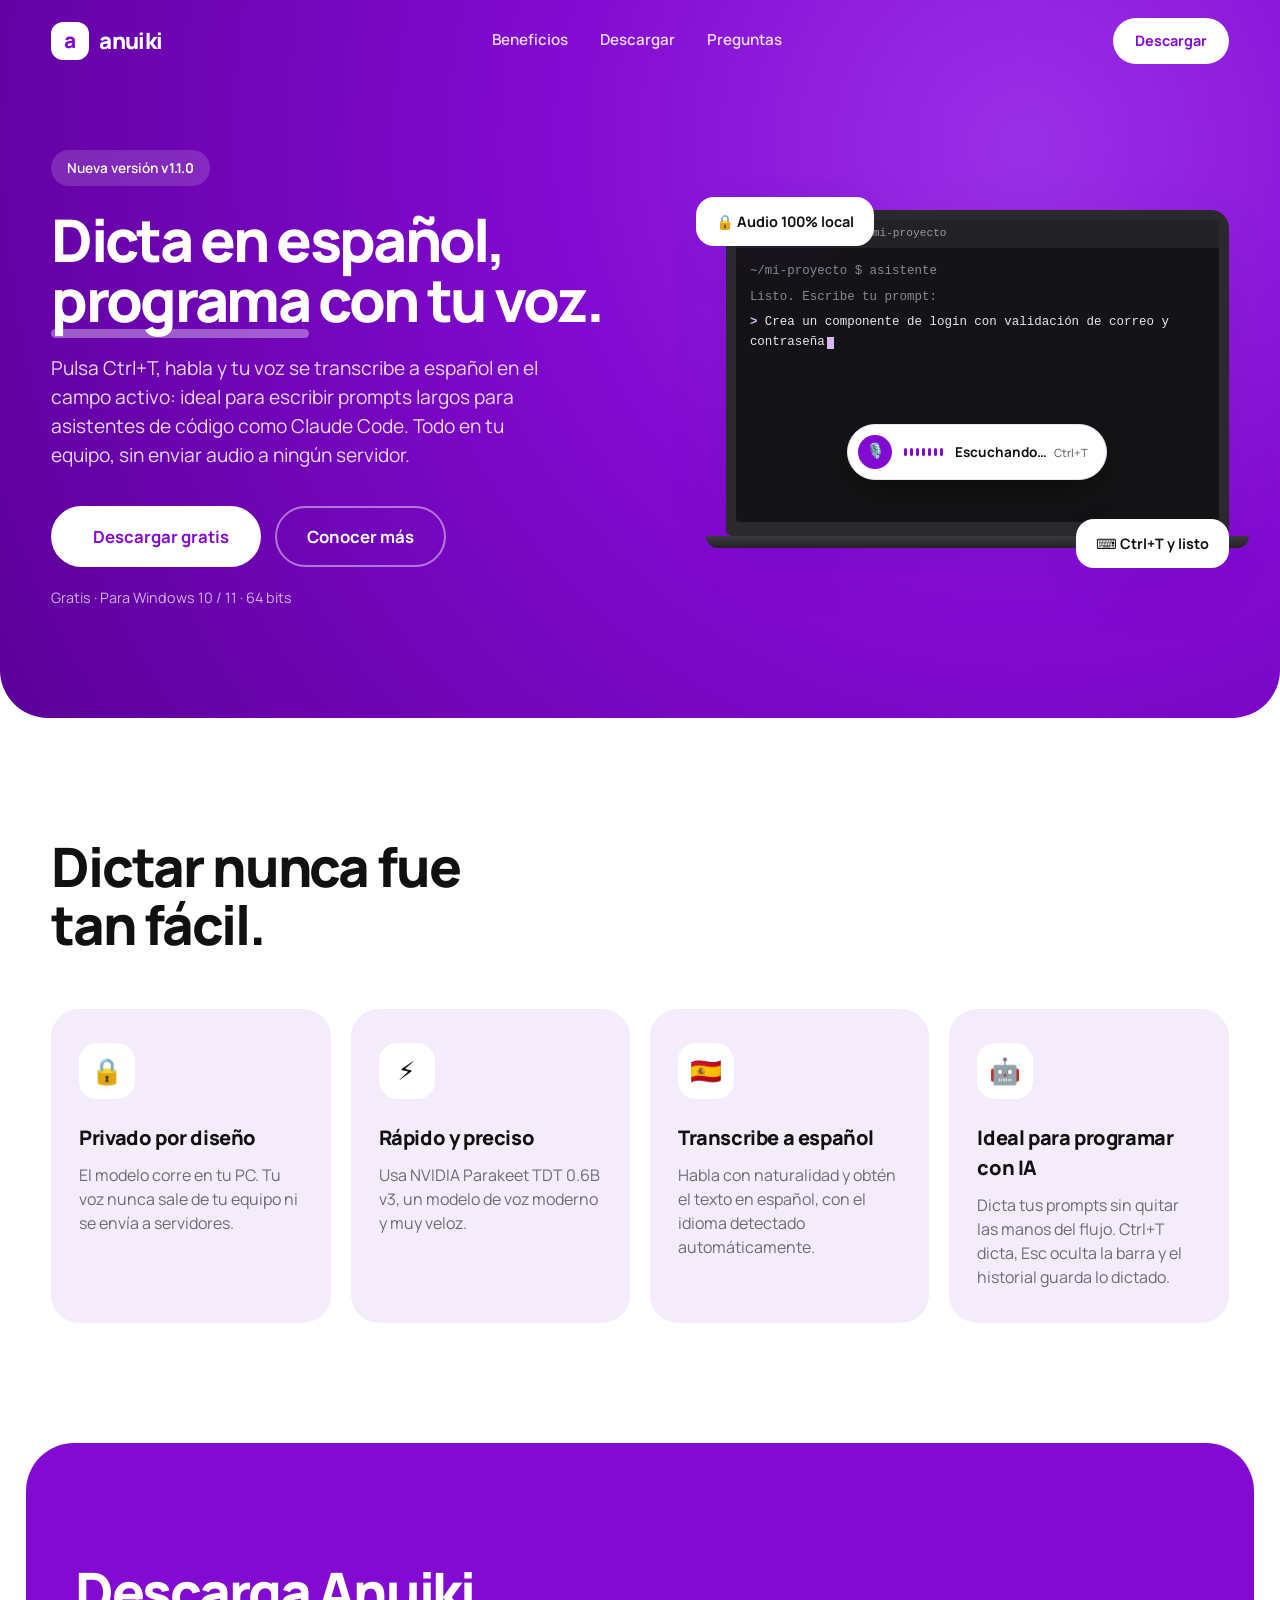
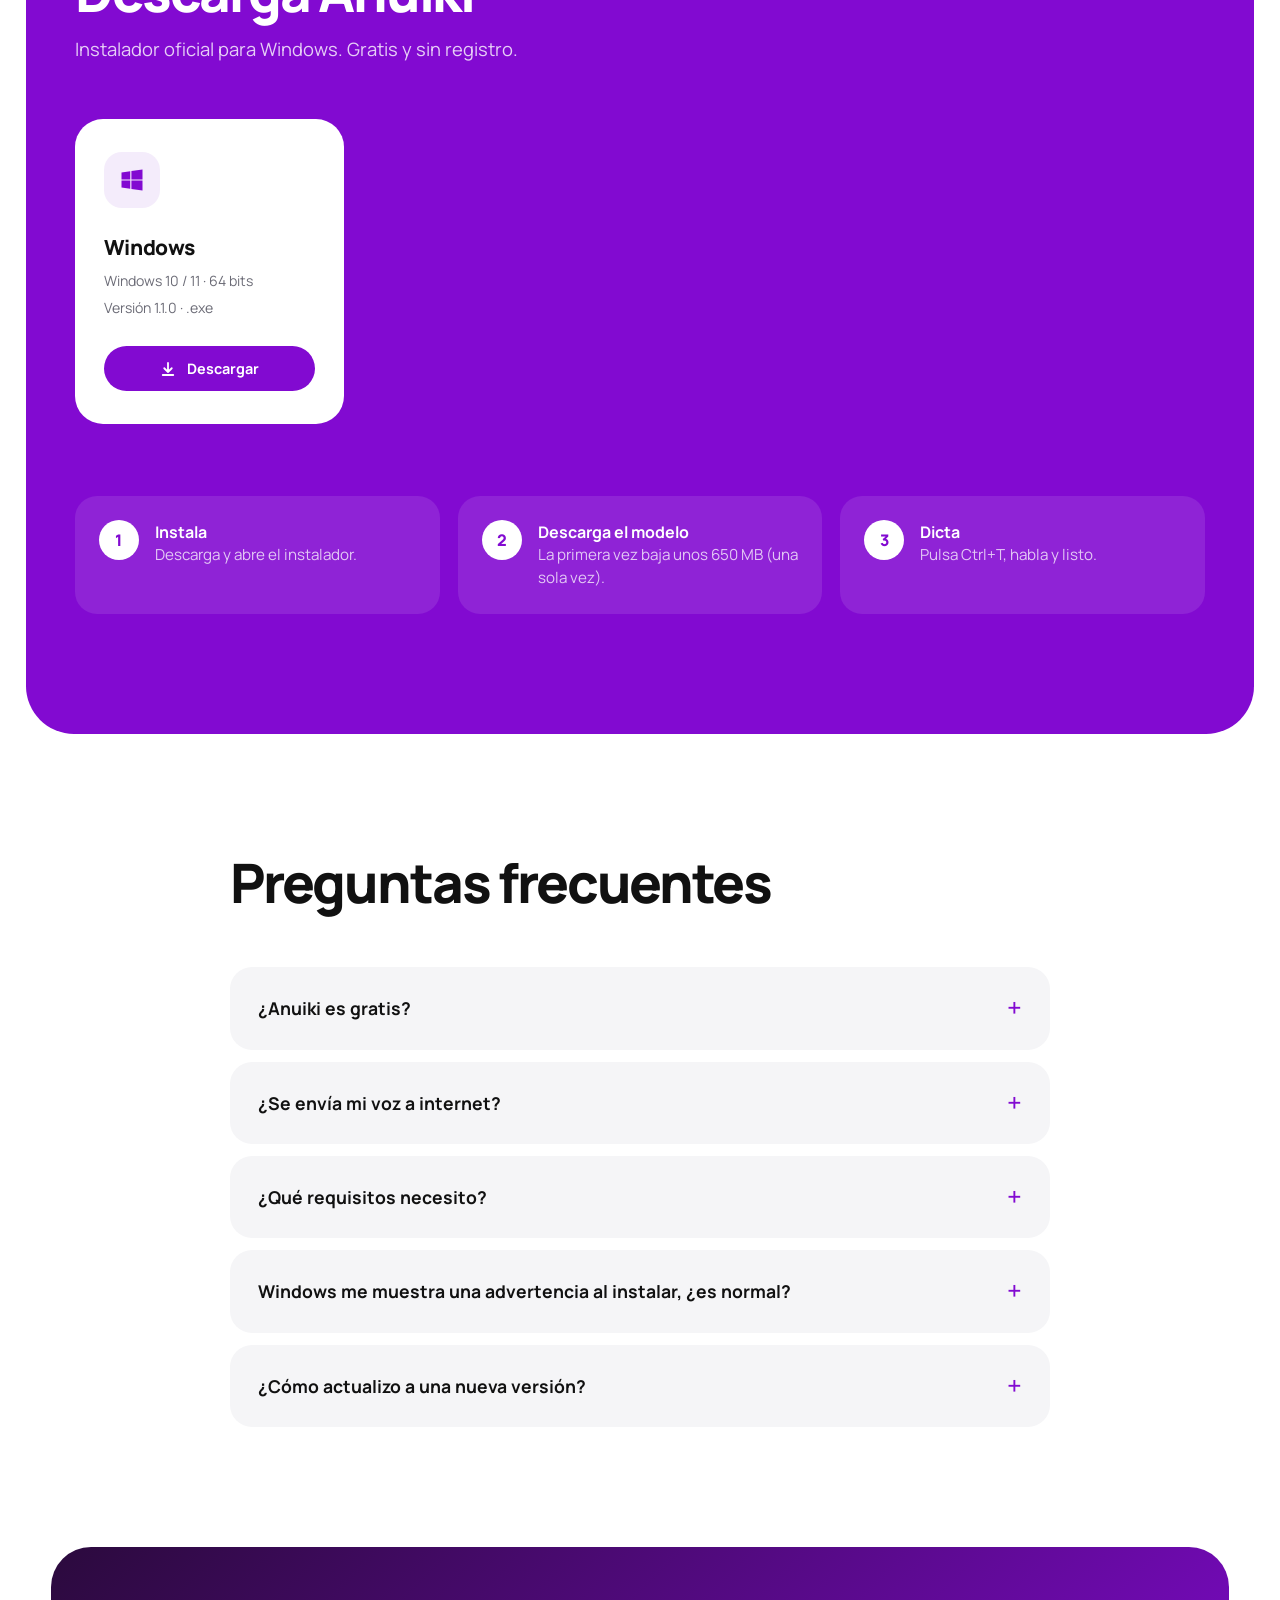
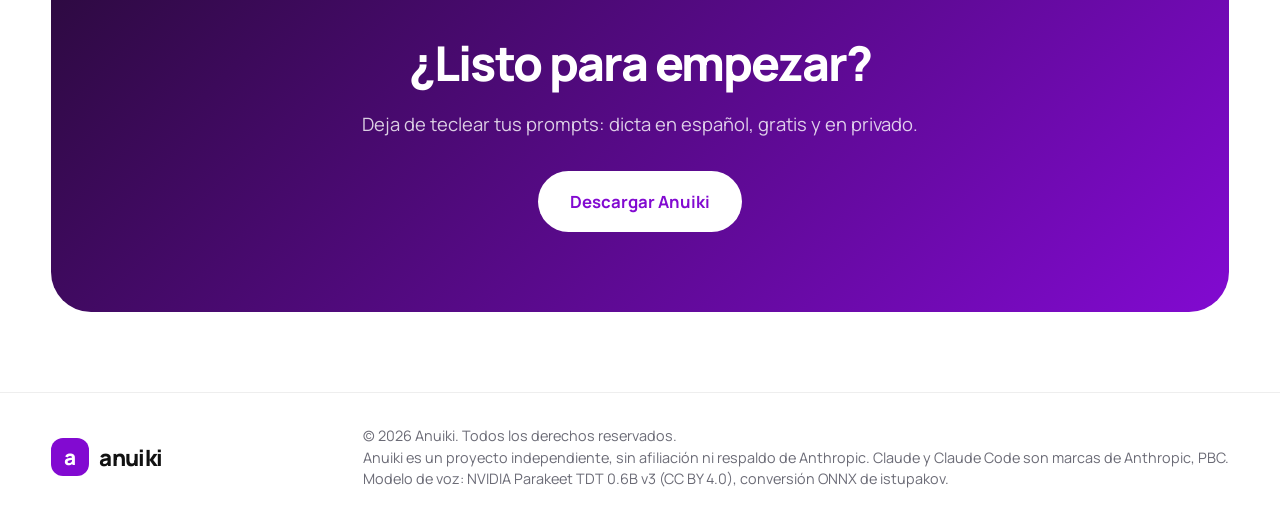
==== web/index.html @ d79b0d29 "Primer commit: app de dictado Anuiki y página web Co-Authored-By: Claude Sonnet 5.5 <noreply@anthrop" ====
<!DOCTYPE html>
<html lang="es">
<head>
  <meta charset="UTF-8" />
  <meta name="viewport" content="width=device-width, initial-scale=1.0" />
  <title>Anuiki — Dictado por voz local para Windows</title>
  <meta name="description" content="Dicta en español y escribe tus prompts para asistentes de código con la voz. Pulsa Ctrl+T y habla. Gratis para Windows, 100% local y privado." />
  <link rel="preconnect" href="https://fonts.googleapis.com" />
  <link rel="preconnect" href="https://fonts.gstatic.com" crossorigin />
  <link href="https://fonts.googleapis.com/css2?family=Manrope:wght@400;500;600;700;800&display=swap" rel="stylesheet" />
  <link rel="stylesheet" href="styles.css" />
</head>
<body>

  <!-- Navegación -->
  <header class="nav">
    <div class="container nav__inner">
      <a href="#" class="logo">
        <span class="logo__mark">a</span>
        <span class="logo__text">anuiki</span>
      </a>
      <nav class="nav__links">
        <a href="#features">Beneficios</a>
        <a href="#download">Descargar</a>
        <a href="#faq">Preguntas</a>
      </nav>
      <a href="#download" class="btn btn--light btn--sm">Descargar</a>
    </div>
  </header>

  <!-- Hero -->
  <section class="hero">
    <div class="container hero__inner">
      <div class="hero__copy reveal">
        <span class="pill">Nueva versión <strong id="version-pill">v1.1.0</strong></span>
        <h1>Dicta en español, <span class="underline">programa</span> con tu voz.</h1>
        <p class="lead">Pulsa Ctrl+T, habla y tu voz se transcribe a español en el campo activo: ideal para escribir prompts largos para asistentes de código como Claude Code. Todo en tu equipo, sin enviar audio a ningún servidor.</p>
        <div class="hero__cta">
          <a id="primary-download" href="#download" class="btn btn--light btn--lg">
            <span id="primary-icon" class="btn__icon"></span>
            <span id="primary-label">Descargar gratis</span>
          </a>
          <a href="#features" class="btn btn--ghost btn--lg">Conocer más</a>
        </div>
        <p class="hero__meta" id="detected-os">Gratis · Para Windows 10 / 11 · 64 bits</p>
      </div>

      <div class="hero__visual reveal">
        <div class="laptop" aria-hidden="true">
          <div class="laptop__screen">
            <div class="term">
              <div class="term__bar"><i></i><i></i><i></i><span>Terminal — mi-proyecto</span></div>
              <div class="term__body">
                <p class="dim">~/mi-proyecto $ asistente</p>
                <p class="dim">Listo. Escribe tu prompt:</p>
                <p><b>&gt;</b> Crea un componente de login con validación de correo y contraseña<span class="caret"></span></p>
              </div>
              <div class="pillbar">
                <span class="pillbar__mic">🎙️</span>
                <span class="pillbar__wave"><i></i><i></i><i></i><i></i><i></i><i></i><i></i></span>
                <span class="pillbar__txt">Escuchando… <small>Ctrl+T</small></span>
              </div>
            </div>
          </div>
          <div class="laptop__base"></div>
        </div>
        <div class="float-card float-card--1">🔒 Audio 100% local</div>
        <div class="float-card float-card--2">⌨️ Ctrl+T y listo</div>
      </div>
    </div>
  </section>

  <!-- Features -->
  <section id="features" class="section">
    <div class="container">
      <h2 class="section__title reveal">Dictar nunca fue<br />tan fácil.</h2>
      <div class="features">
        <article class="feature reveal">
          <div class="feature__icon">🔒</div>
          <h3>Privado por diseño</h3>
          <p>El modelo corre en tu PC. Tu voz nunca sale de tu equipo ni se envía a servidores.</p>
        </article>
        <article class="feature reveal">
          <div class="feature__icon">⚡</div>
          <h3>Rápido y preciso</h3>
          <p>Usa NVIDIA Parakeet TDT 0.6B v3, un modelo de voz moderno y muy veloz.</p>
        </article>
        <article class="feature reveal">
          <div class="feature__icon">🇪🇸</div>
          <h3>Transcribe a español</h3>
          <p>Habla con naturalidad y obtén el texto en español, con el idioma detectado automáticamente.</p>
        </article>
        <article class="feature reveal">
          <div class="feature__icon">🤖</div>
          <h3>Ideal para programar con IA</h3>
          <p>Dicta tus prompts sin quitar las manos del flujo. Ctrl+T dicta, Esc oculta la barra y el historial guarda lo dictado.</p>
        </article>
      </div>
    </div>
  </section>

  <!-- Download -->
  <section id="download" class="section section--purple">
    <div class="container">
      <h2 class="section__title section__title--light reveal">Descarga Anuiki</h2>
      <p class="section__sub reveal">Instalador oficial para Windows. Gratis y sin registro.</p>

      <div class="downloads" id="downloads"><!-- generado por JS --></div>

      <ol class="steps reveal">
        <li><span>1</span><div><strong>Instala</strong><p>Descarga y abre el instalador.</p></div></li>
        <li><span>2</span><div><strong>Descarga el modelo</strong><p>La primera vez baja unos 650 MB (una sola vez).</p></div></li>
        <li><span>3</span><div><strong>Dicta</strong><p>Pulsa Ctrl+T, habla y listo.</p></div></li>
      </ol>
    </div>
  </section>

  <!-- FAQ -->
  <section id="faq" class="section">
    <div class="container container--narrow">
      <h2 class="section__title reveal">Preguntas frecuentes</h2>
      <div class="faq">
        <details class="reveal">
          <summary>¿Anuiki es gratis?</summary>
          <p>Sí. Puedes descargar e instalar Anuiki sin ningún costo.</p>
        </details>
        <details class="reveal">
          <summary>¿Se envía mi voz a internet?</summary>
          <p>No. El reconocimiento se hace en tu equipo. Solo se usa internet la primera vez para descargar el modelo de voz (unos 650 MB).</p>
        </details>
        <details class="reveal">
          <summary>¿Qué requisitos necesito?</summary>
          <p>Windows 10 u 11 de 64 bits, un micrófono y unos 700 MB libres para el modelo. Por ahora no hay versión para macOS, Linux ni Android.</p>
        </details>
        <details class="reveal">
          <summary>Windows me muestra una advertencia al instalar, ¿es normal?</summary>
          <p>Puede aparecer el aviso de SmartScreen en las primeras versiones. Haz clic en «Más información» y luego en «Ejecutar de todas formas».</p>
        </details>
        <details class="reveal">
          <summary>¿Cómo actualizo a una nueva versión?</summary>
          <p>Descarga la última versión desde esta página e instálala encima de la anterior.</p>
        </details>
      </div>
    </div>
  </section>

  <!-- CTA final -->
  <section class="container">
    <div class="cta reveal">
      <h2>¿Listo para empezar?</h2>
      <p>Deja de teclear tus prompts: dicta en español, gratis y en privado.</p>
      <a href="#download" class="btn btn--light btn--lg">Descargar Anuiki</a>
    </div>
  </section>

  <footer class="footer">
    <div class="container footer__inner">
      <a href="#" class="logo logo--dark">
        <span class="logo__mark">a</span>
        <span class="logo__text">anuiki</span>
      </a>
      <p>© <span id="year"></span> Anuiki. Todos los derechos reservados.<br />
        Anuiki es un proyecto independiente, sin afiliación ni respaldo de Anthropic. Claude y Claude Code son marcas de Anthropic, PBC.<br />
        Modelo de voz: <a href="https://huggingface.co/nvidia/parakeet-tdt-0.6b-v3" target="_blank" rel="noopener">NVIDIA Parakeet TDT 0.6B v3</a> (CC BY 4.0), conversión ONNX de <a href="https://huggingface.co/istupakov/parakeet-tdt-0.6b-v3-onnx" target="_blank" rel="noopener">istupakov</a>.</p>
    </div>
  </footer>

  <script src="script.js"></script>
</body>
</html>
---- web/styles.css ----
:root {
  --purple: #820ad1;
  --purple-dark: #5c0099;
  --purple-deep: #2b0a3d;
  --purple-soft: #f4ecfb;
  --ink: #111111;
  --muted: #6b6b76;
  --white: #ffffff;
  --radius: 28px;
  --shadow: 0 24px 60px -20px rgba(92, 0, 153, 0.35);
}

* { margin: 0; padding: 0; box-sizing: border-box; }
html { scroll-behavior: smooth; }
body {
  font-family: "Manrope", system-ui, -apple-system, "Segoe UI", sans-serif;
  color: var(--ink);
  background: var(--white);
  -webkit-font-smoothing: antialiased;
  line-height: 1.5;
}
a { color: inherit; text-decoration: none; }

.container { width: min(1180px, 92%); margin: 0 auto; }
.container--narrow { width: min(820px, 92%); }

/* ---------- Botones ---------- */
.btn {
  display: inline-flex; align-items: center; gap: 10px;
  font-weight: 700; border-radius: 999px;
  transition: transform .2s ease, background .2s ease, box-shadow .2s ease;
  cursor: pointer; border: 2px solid transparent; white-space: nowrap;
}
.btn:hover { transform: translateY(-2px); }
.btn--sm { padding: 10px 20px; font-size: .9rem; }
.btn--lg { padding: 16px 30px; font-size: 1.05rem; }
.btn--light { background: var(--white); color: var(--purple); }
.btn--light:hover { box-shadow: 0 12px 30px -10px rgba(0,0,0,.35); }
.btn--ghost { color: var(--white); border-color: rgba(255,255,255,.45); }
.btn--ghost:hover { background: rgba(255,255,255,.1); }
.btn--purple { background: var(--purple); color: var(--white); }
.btn--purple:hover { background: var(--purple-dark); }
.btn__icon svg { width: 20px; height: 20px; display: block; }

/* ---------- Nav ---------- */
.nav {
  position: fixed; inset: 0 0 auto 0; z-index: 50;
  padding: 18px 0; transition: background .3s, padding .3s, box-shadow .3s;
}
.nav.is-scrolled {
  background: rgba(130, 10, 209, .92);
  backdrop-filter: blur(12px);
  padding: 12px 0;
  box-shadow: 0 8px 30px -12px rgba(0,0,0,.3);
}
.nav__inner { display: flex; align-items: center; justify-content: space-between; gap: 24px; }
.nav__links { display: flex; gap: 32px; }
.nav__links a { color: rgba(255,255,255,.85); font-weight: 600; font-size: .95rem; }
.nav__links a:hover { color: var(--white); }

.logo { display: flex; align-items: center; gap: 10px; color: var(--white); }
.logo__mark {
  width: 38px; height: 38px; border-radius: 12px;
  background: var(--white); color: var(--purple);
  display: grid; place-items: center; font-weight: 800; font-size: 1.3rem;
}
.logo__text { font-weight: 800; font-size: 1.4rem; letter-spacing: -.03em; }
.logo--dark { color: var(--ink); }
.logo--dark .logo__mark { background: var(--purple); color: var(--white); }

/* ---------- Hero ---------- */
.hero {
  background: radial-gradient(circle at 80% 20%, #9b30e8 0%, var(--purple) 40%, var(--purple-dark) 100%);
  color: var(--white);
  padding: 150px 0 110px;
  border-radius: 0 0 48px 48px;
  overflow: hidden;
}
.hero__inner { display: grid; grid-template-columns: 1.1fr .9fr; gap: 60px; align-items: center; }
.pill {
  display: inline-block; padding: 8px 16px; border-radius: 999px;
  background: rgba(255,255,255,.15); font-size: .85rem; font-weight: 600; margin-bottom: 24px;
}
.hero h1 {
  font-size: clamp(2.6rem, 6vw, 4.6rem); line-height: 1.02;
  font-weight: 800; letter-spacing: -.045em; margin-bottom: 24px;
}
.underline { position: relative; white-space: nowrap; }
.underline::after {
  content: ""; position: absolute; left: 0; right: 0; bottom: .05em; height: .14em;
  background: rgba(255,255,255,.35); border-radius: 99px;
}
.lead { font-size: 1.2rem; color: rgba(255,255,255,.85); max-width: 520px; margin-bottom: 36px; }
.hero__cta { display: flex; gap: 14px; flex-wrap: wrap; }
.hero__meta { margin-top: 20px; font-size: .9rem; color: rgba(255,255,255,.7); }

/* Dispositivo */
.hero__visual { position: relative; display: flex; justify-content: center; }
.device {
  width: 290px; height: 580px; border-radius: 48px; padding: 14px;
  background: #1a0526; box-shadow: 0 40px 80px -20px rgba(0,0,0,.5);
  transform: rotate(4deg);
}
.device__screen {
  height: 100%; border-radius: 36px; background: var(--white); color: var(--ink);
  padding: 28px 20px; display: flex; flex-direction: column; gap: 18px;
}
.screen__top { display: flex; justify-content: space-between; align-items: center; }
.screen__hello { font-weight: 800; font-size: 1.3rem; }
.screen__avatar {
  width: 38px; height: 38px; border-radius: 50%; background: var(--purple-soft);
  color: var(--purple); display: grid; place-items: center; font-weight: 800;
}
.screen__card {
  background: var(--purple); color: var(--white); border-radius: 22px; padding: 22px;
  display: flex; flex-direction: column; gap: 6px;
}
.screen__card small { opacity: .8; }
.screen__card strong { font-size: 1.5rem; }
.screen__bar { height: 8px; background: rgba(255,255,255,.25); border-radius: 99px; margin-top: 8px; }
.screen__bar span {
  display: block; height: 100%; width: 0; background: var(--white); border-radius: 99px;
  animation: fill 2.4s ease forwards .6s;
}
@keyframes fill { to { width: 100%; } }
.screen__grid { display: grid; grid-template-columns: 1fr 1fr; gap: 12px; }
.screen__tile {
  background: #f5f5f7; border-radius: 18px; padding: 18px 14px;
  display: flex; flex-direction: column; gap: 8px; font-weight: 700; font-size: .9rem;
}
.screen__tile i { font-style: normal; font-size: 1.3rem; }

.float-card {
  position: absolute; background: var(--white); color: var(--ink);
  padding: 14px 20px; border-radius: 18px; font-weight: 700; font-size: .9rem;
  box-shadow: var(--shadow); animation: float 4s ease-in-out infinite;
}
.float-card--1 { top: 18%; left: -10px; }
.float-card--2 { bottom: 14%; right: -10px; animation-delay: -2s; }
@keyframes float { 50% { transform: translateY(-12px); } }

/* ---------- Secciones ---------- */
.section { padding: 120px 0; }
.section--purple {
  background: var(--purple); color: var(--white);
  border-radius: 48px; width: min(1280px, 96%); margin: 0 auto;
}
.section__title {
  font-size: clamp(2rem, 4.5vw, 3.4rem); font-weight: 800;
  letter-spacing: -.04em; line-height: 1.05; margin-bottom: 56px;
}
.section__title--light { margin-bottom: 16px; }
.section__sub { color: rgba(255,255,255,.8); font-size: 1.15rem; margin-bottom: 56px; max-width: 560px; }

/* Features */
.features { display: grid; grid-template-columns: repeat(4, 1fr); gap: 20px; }
.feature {
  background: var(--purple-soft); border-radius: var(--radius); padding: 34px 28px;
  transition: transform .25s ease, background .25s ease, color .25s ease;
}
.feature:hover { transform: translateY(-6px); background: var(--purple); color: var(--white); }
.feature:hover p { color: rgba(255,255,255,.85); }
.feature__icon {
  width: 56px; height: 56px; border-radius: 18px; background: var(--white);
  display: grid; place-items: center; font-size: 1.6rem; margin-bottom: 24px;
}
.feature h3 { font-size: 1.25rem; font-weight: 800; letter-spacing: -.02em; margin-bottom: 10px; }
.feature p { color: var(--muted); transition: color .25s; }

/* Descargas */
.downloads { display: grid; grid-template-columns: repeat(4, 1fr); gap: 18px; margin-bottom: 72px; }
.dl {
  background: var(--white); color: var(--ink); border-radius: var(--radius);
  padding: 30px 26px; display: flex; flex-direction: column; gap: 6px;
  position: relative; transition: transform .25s ease, box-shadow .25s ease;
  border: 3px solid transparent;
}
.dl:hover { transform: translateY(-6px); box-shadow: 0 30px 60px -25px rgba(0,0,0,.45); }
.dl.is-recommended { border-color: #d6b4f5; }
.dl__badge {
  position: absolute; top: 18px; right: 18px; background: var(--purple-soft); color: var(--purple);
  font-size: .72rem; font-weight: 800; padding: 6px 10px; border-radius: 99px; text-transform: uppercase; letter-spacing: .04em;
}
.dl__icon {
  width: 56px; height: 56px; border-radius: 18px; background: var(--purple-soft); color: var(--purple);
  display: grid; place-items: center; margin-bottom: 18px;
}
.dl__icon svg { width: 28px; height: 28px; }
.dl h3 { font-size: 1.3rem; font-weight: 800; letter-spacing: -.02em; }
.dl small { color: var(--muted); font-size: .88rem; }
.dl .btn { margin-top: 22px; justify-content: center; }

/* Pasos */
.steps { list-style: none; display: grid; grid-template-columns: repeat(3, 1fr); gap: 18px; }
.steps li {
  display: flex; gap: 16px; align-items: flex-start;
  background: rgba(255,255,255,.1); border-radius: 22px; padding: 24px;
}
.steps span {
  flex: none; width: 40px; height: 40px; border-radius: 50%; background: var(--white); color: var(--purple);
  display: grid; place-items: center; font-weight: 800;
}
.steps p { color: rgba(255,255,255,.75); font-size: .95rem; }

/* FAQ */
.faq { display: flex; flex-direction: column; gap: 12px; }
.faq details { background: #f5f5f7; border-radius: 22px; padding: 22px 28px; transition: background .2s; }
.faq details[open] { background: var(--purple-soft); }
.faq summary {
  cursor: pointer; font-weight: 700; font-size: 1.1rem; list-style: none;
  display: flex; justify-content: space-between; align-items: center; gap: 16px;
}
.faq summary::-webkit-details-marker { display: none; }
.faq summary::after {
  content: "+"; font-size: 1.6rem; font-weight: 500; color: var(--purple); transition: transform .25s;
}
.faq details[open] summary::after { transform: rotate(45deg); }
.faq details p { color: var(--muted); margin-top: 12px; }

/* CTA final */
.cta {
  background: linear-gradient(135deg, var(--purple-deep), var(--purple));
  color: var(--white); border-radius: 40px; padding: 80px 40px; text-align: center;
  margin-bottom: 80px;
}
.cta h2 { font-size: clamp(2rem, 4vw, 3rem); font-weight: 800; letter-spacing: -.04em; margin-bottom: 12px; }
.cta p { color: rgba(255,255,255,.8); font-size: 1.15rem; margin-bottom: 32px; }

/* Footer */
.footer { border-top: 1px solid #eee; padding: 32px 0; }
.footer__inner { display: flex; justify-content: space-between; align-items: center; gap: 16px; flex-wrap: wrap; }
.footer p { color: var(--muted); font-size: .9rem; }

/* Animación de entrada */
.reveal { opacity: 0; transform: translateY(30px); transition: opacity .7s ease, transform .7s ease; }
.reveal.is-visible { opacity: 1; transform: none; }
@media (prefers-reduced-motion: reduce) {
  .reveal { opacity: 1; transform: none; transition: none; }
  * { animation: none !important; }
}

/* ---------- Responsive ---------- */
@media (max-width: 1024px) {
  .features, .downloads { grid-template-columns: repeat(2, 1fr); }
}
@media (max-width: 860px) {
  .nav__links { display: none; }
  .hero { padding: 120px 0 80px; }
  .hero__inner { grid-template-columns: 1fr; text-align: left; }
  .hero__visual { margin-top: 20px; }
  .steps { grid-template-columns: 1fr; }
}
@media (max-width: 560px) {
  .features, .downloads { grid-template-columns: 1fr; }
  .section { padding: 80px 0; }
  .float-card { display: none; }
  .device { width: 250px; height: 500px; }
  .btn--lg { width: 100%; justify-content: center; }
}

/* ---------- Laptop con terminal + barra Anuiki ---------- */
.laptop { width: min(560px, 100%); }
.laptop__screen { background: #1c1c1f; border: 10px solid #2a2a2e; border-bottom-width: 14px; border-radius: 18px 18px 6px 6px; box-shadow: var(--shadow); }
.term { position: relative; background: #141416; border-radius: 6px; overflow: hidden; aspect-ratio: 16 / 10; display: flex; flex-direction: column; }
.term__bar { display: flex; align-items: center; gap: 6px; padding: 8px 10px; background: #232327; }
.term__bar i { width: 9px; height: 9px; border-radius: 50%; background: #5a5a62; }
.term__bar i:nth-child(1) { background: #ff5f57; } .term__bar i:nth-child(2) { background: #febc2e; } .term__bar i:nth-child(3) { background: #28c840; }
.term__bar span { margin-left: 8px; font: 500 .7rem/1 ui-monospace, Consolas, monospace; color: #9a9aa3; }
.term__body { padding: 14px; font: .78rem/1.6 ui-monospace, Consolas, monospace; color: #e8e8ee; }
.term__body p { margin: 0 0 6px; } .term__body .dim { color: #8a8a94; } .term__body b { color: #d9b8f5; }
.caret { display: inline-block; width: 7px; height: 1em; background: #d9b8f5; vertical-align: text-bottom; margin-left: 2px; animation: blink 1s steps(1) infinite; }
@keyframes blink { 50% { opacity: 0; } }
.pillbar { position: absolute; left: 50%; bottom: 14%; transform: translateX(-50%); display: flex; align-items: center; gap: 12px; background: #fff; color: var(--ink); padding: 10px 18px 10px 10px; border-radius: 99px; border: 1px solid #eae3f0; box-shadow: 0 12px 30px -8px rgba(0,0,0,.55); white-space: nowrap; }
.pillbar__mic { width: 34px; height: 34px; display: grid; place-items: center; background: var(--purple); border-radius: 50%; font-size: .95rem; }
.pillbar__wave { display: flex; align-items: center; gap: 3px; height: 26px; }
.pillbar__wave i { width: 3px; height: 8px; background: var(--purple); border-radius: 3px; animation: wave 1s ease-in-out infinite; }
.pillbar__wave i:nth-child(2) { animation-delay: .1s; } .pillbar__wave i:nth-child(3) { animation-delay: .2s; } .pillbar__wave i:nth-child(4) { animation-delay: .3s; } .pillbar__wave i:nth-child(5) { animation-delay: .4s; } .pillbar__wave i:nth-child(6) { animation-delay: .5s; } .pillbar__wave i:nth-child(7) { animation-delay: .6s; }
@keyframes wave { 50% { height: 24px; } }
.pillbar__txt { font-weight: 700; font-size: .85rem; } .pillbar__txt small { color: var(--muted); font-weight: 500; margin-left: 4px; }
.laptop__base { height: 12px; margin: 0 -4%; background: linear-gradient(#3a3a40, #222226); border-radius: 0 0 18px 18px; }
@media (max-width: 640px) { .term__body { font-size: .62rem; padding: 10px; } .pillbar { gap: 8px; padding-right: 12px; } .pillbar__txt { font-size: .72rem; } }

/* Ajustes hero */
.hero h1 { font-size: clamp(2.2rem, 4.6vw, 3.8rem); }
.hero__visual { min-width: 0; }
.laptop { width: 100%; max-width: 600px; }
.float-card--1 { top: 8%; left: -4%; } .float-card--2 { bottom: 4%; right: -2%; }
.float-card--1 { top: -4%; left: -6%; } .float-card--2 { bottom: -6%; right: 0; }
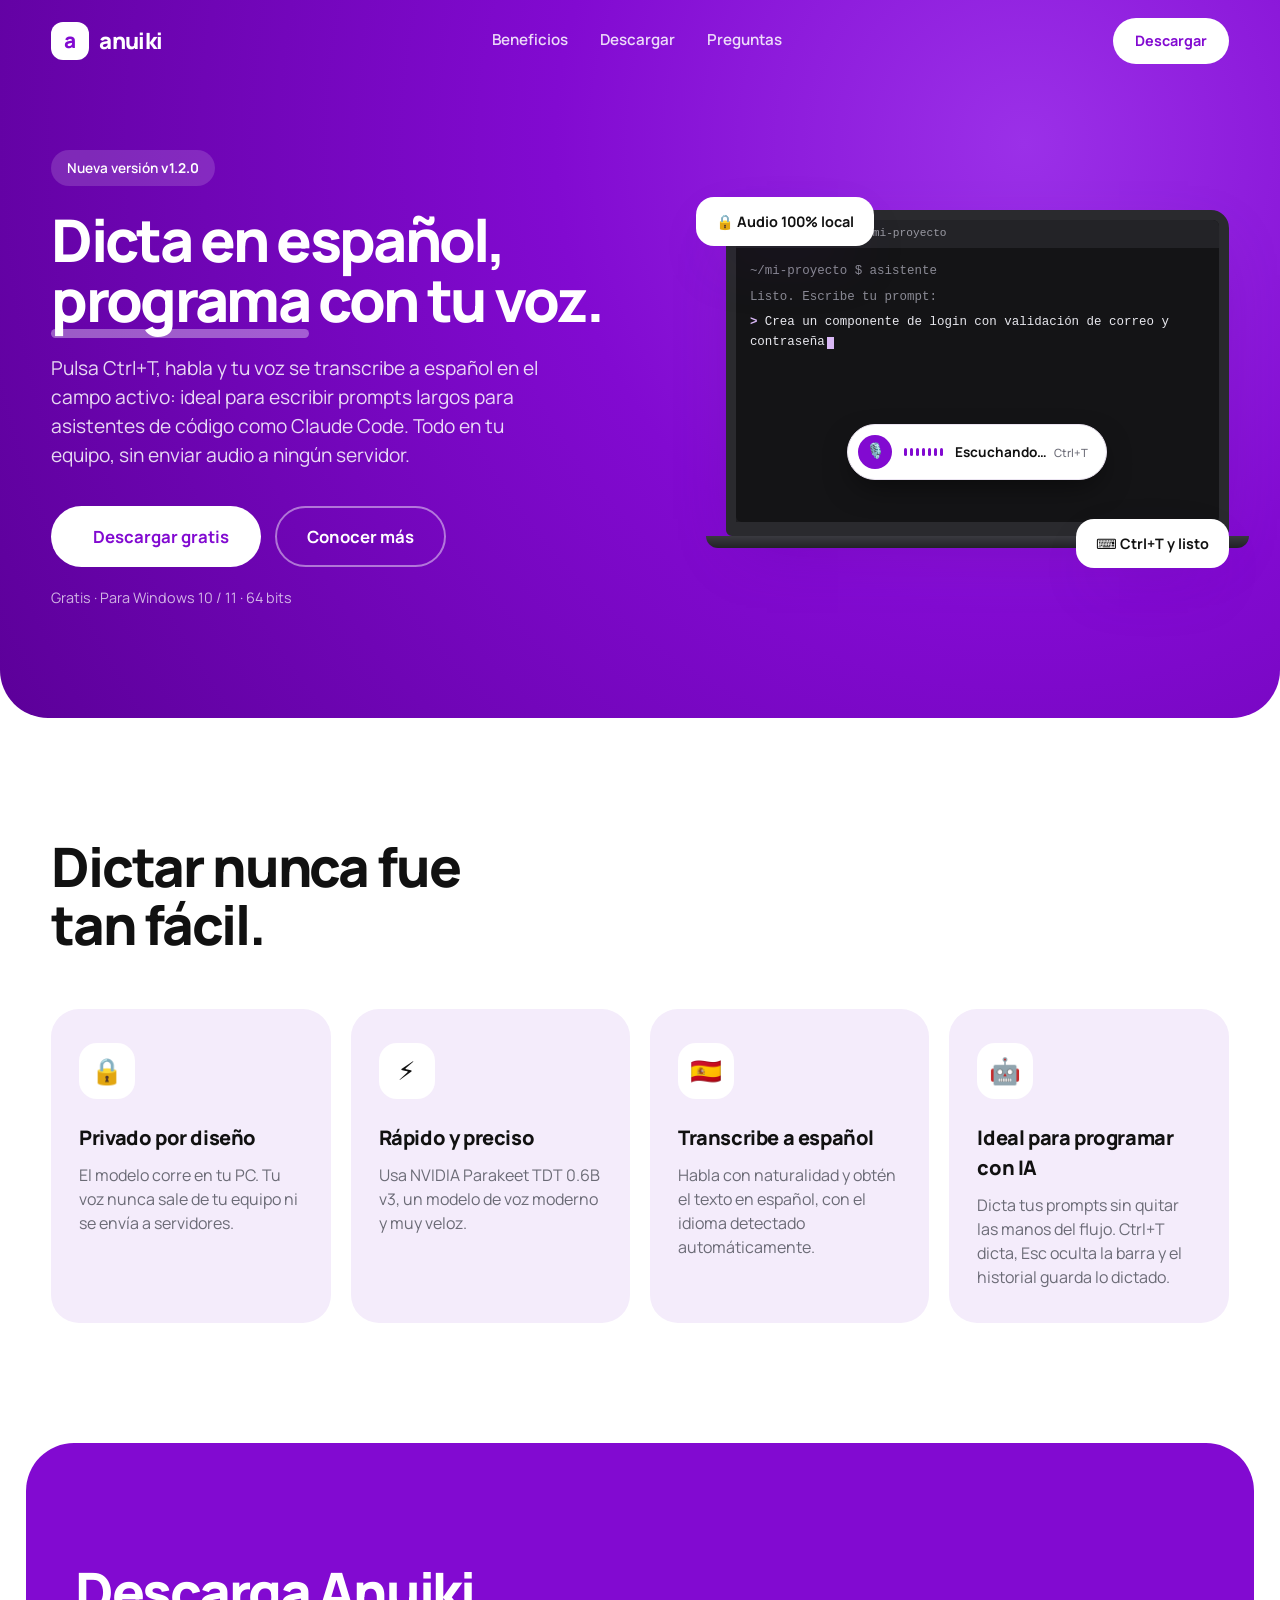
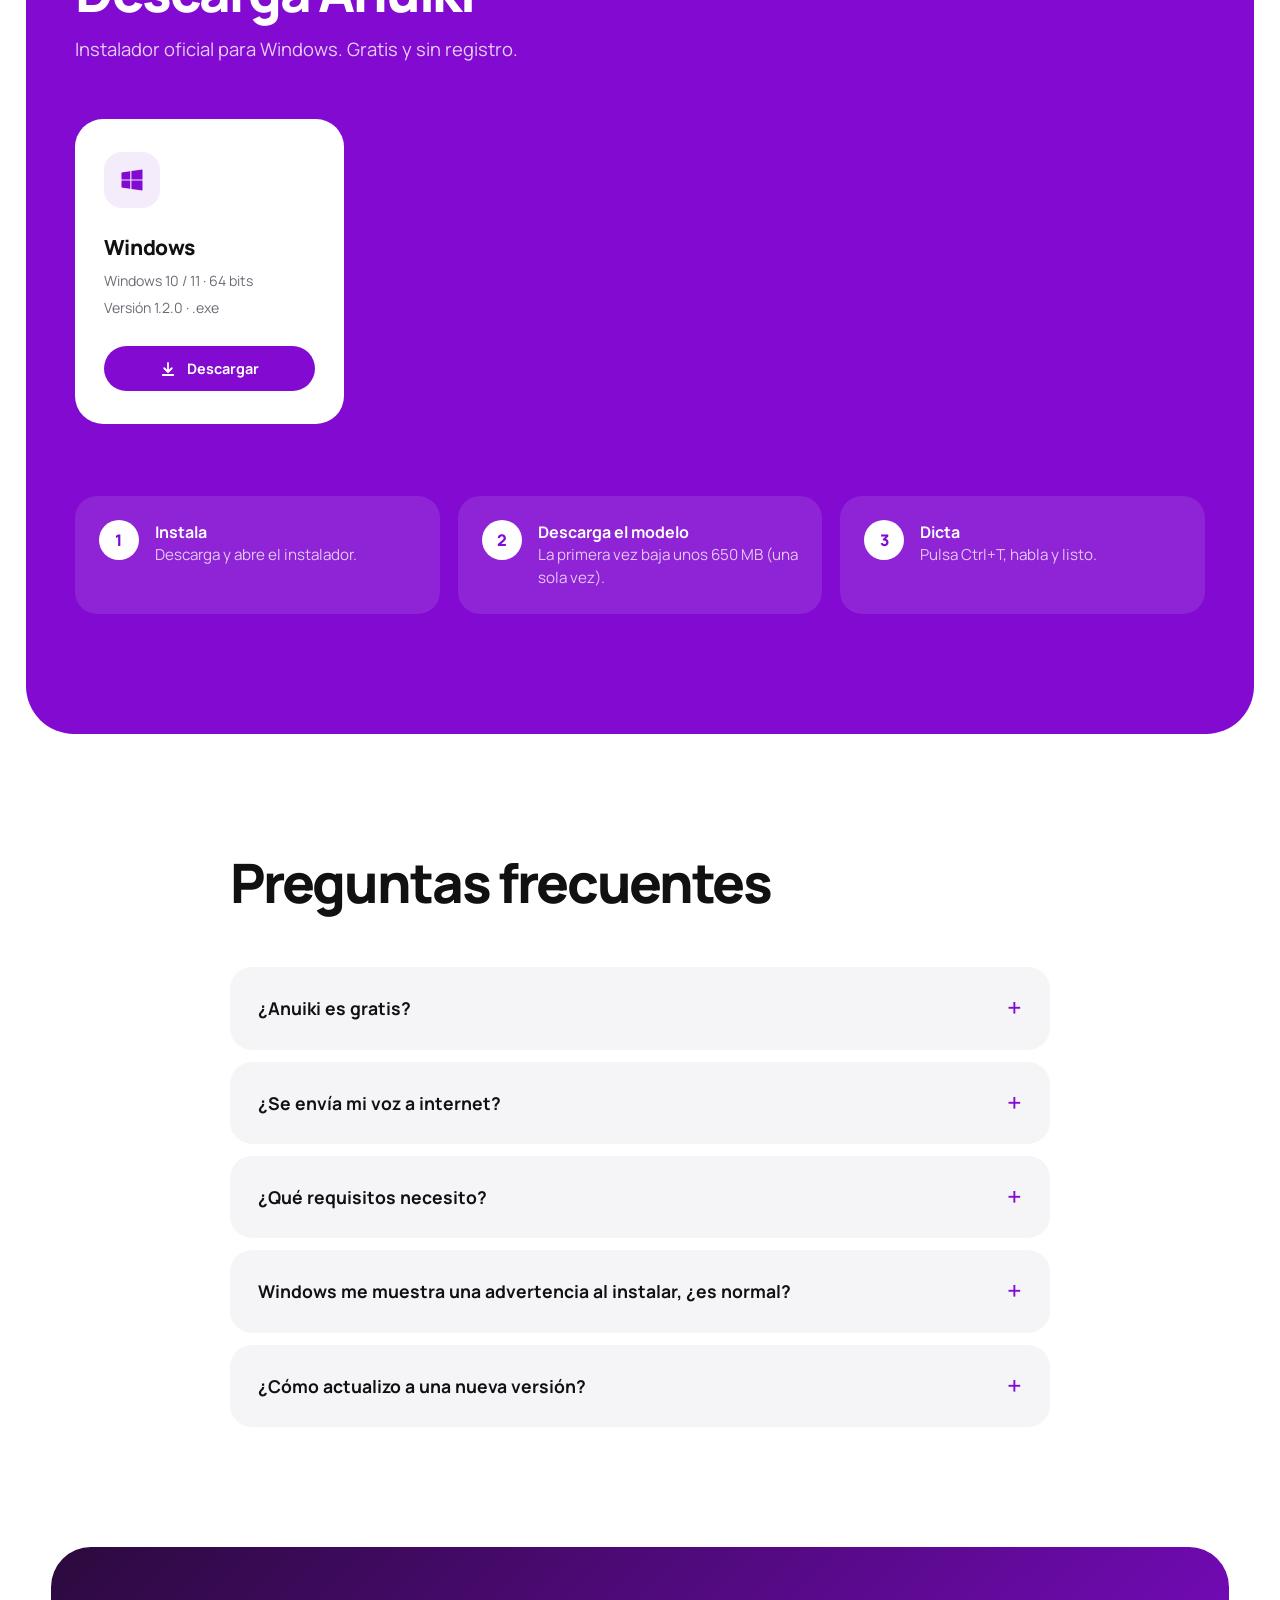
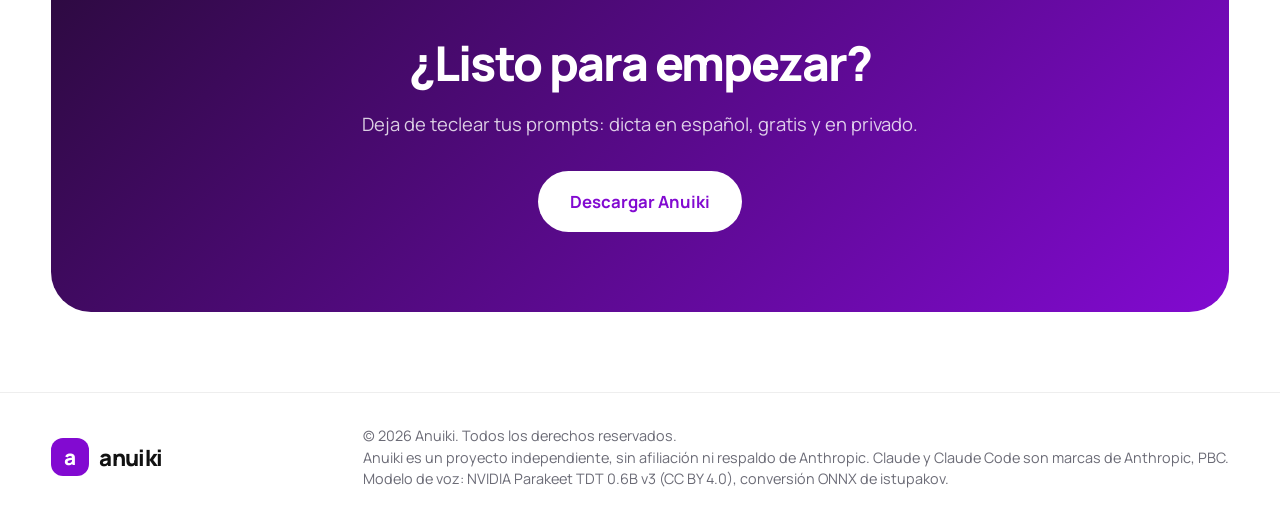
==== commit 0ce73931: "Versión 1.2.0 Sincroniza el número de versión (VERSION, app, web y AVISOS.txt) con scripts/build.ps1" ====
--- a/web/index.html
+++ b/web/index.html
@@ -32,7 +32,7 @@
   <section class="hero">
     <div class="container hero__inner">
       <div class="hero__copy reveal">
-        <span class="pill">Nueva versión <strong id="version-pill">v1.1.0</strong></span>
+        <span class="pill">Nueva versión <strong id="version-pill">v1.2.0</strong></span>
         <h1>Dicta en español, <span class="underline">programa</span> con tu voz.</h1>
         <p class="lead">Pulsa Ctrl+T, habla y tu voz se transcribe a español en el campo activo: ideal para escribir prompts largos para asistentes de código como Claude Code. Todo en tu equipo, sin enviar audio a ningún servidor.</p>
         <div class="hero__cta">
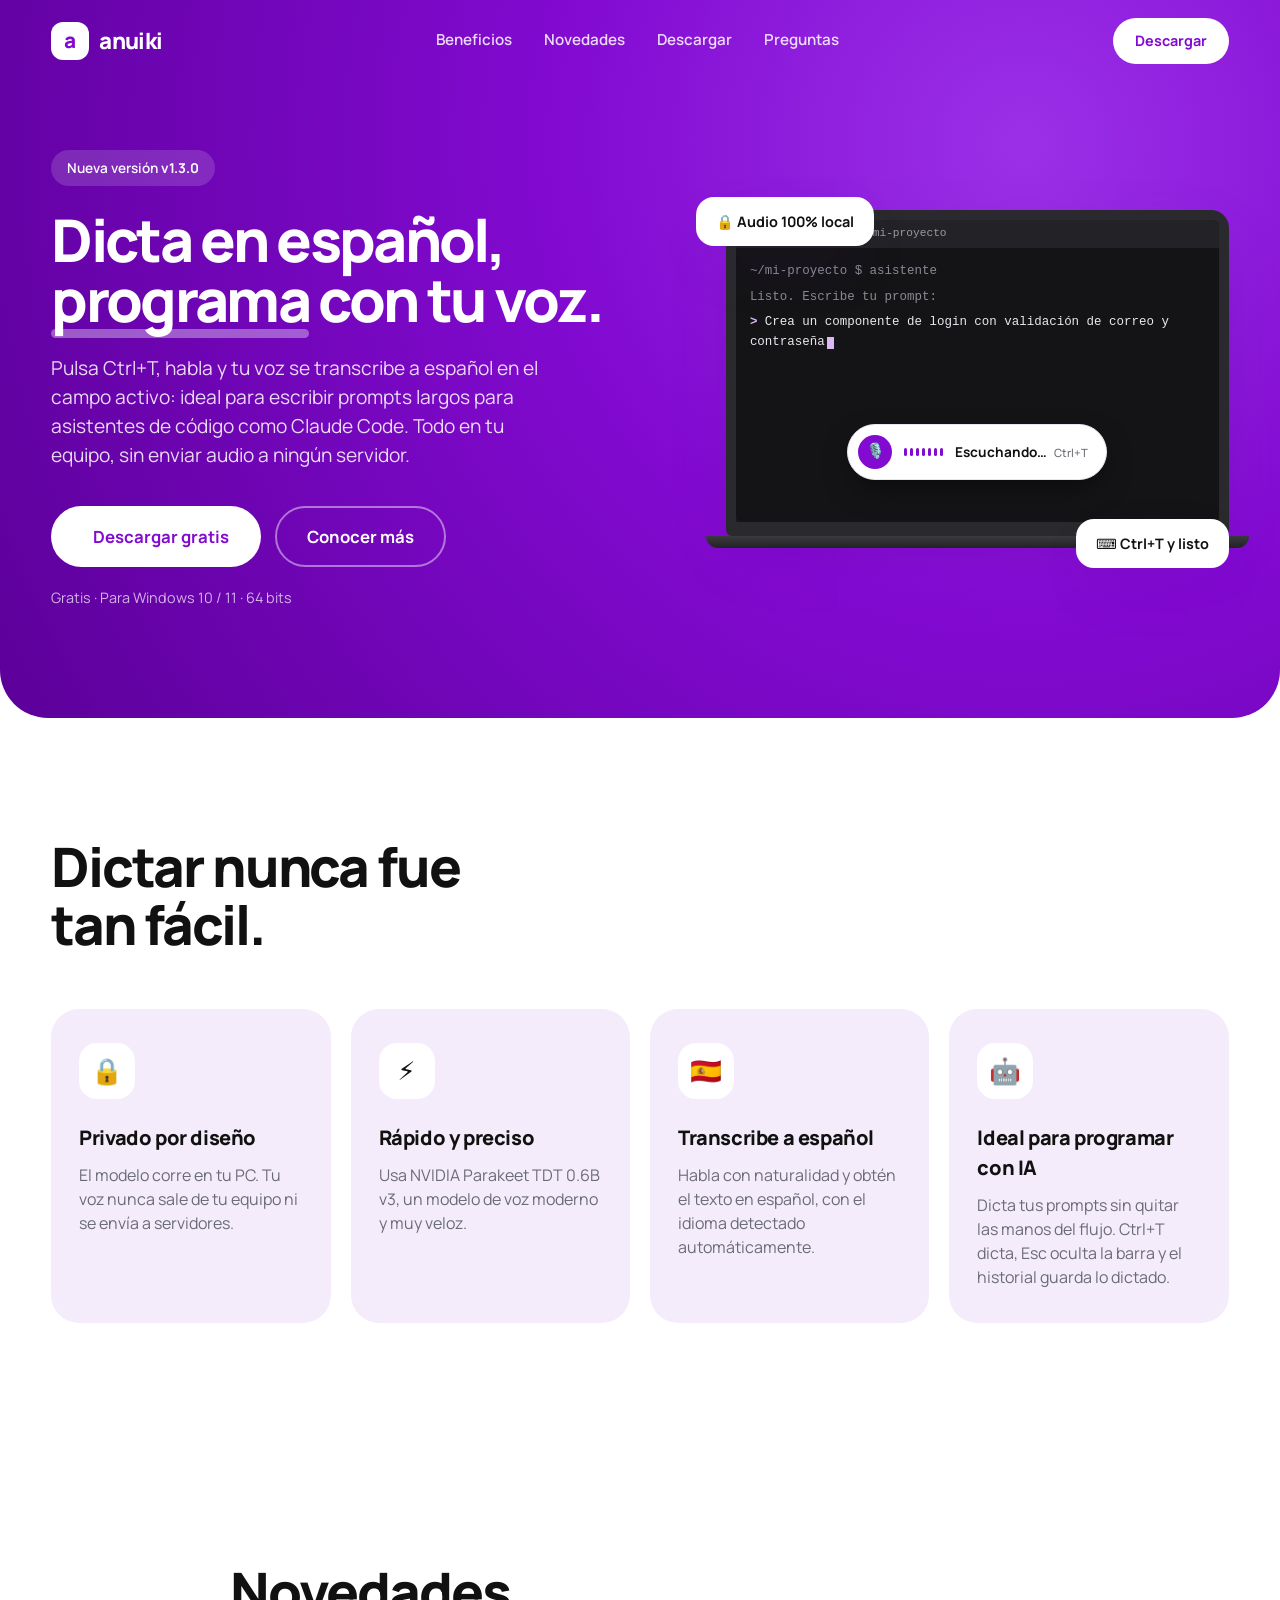
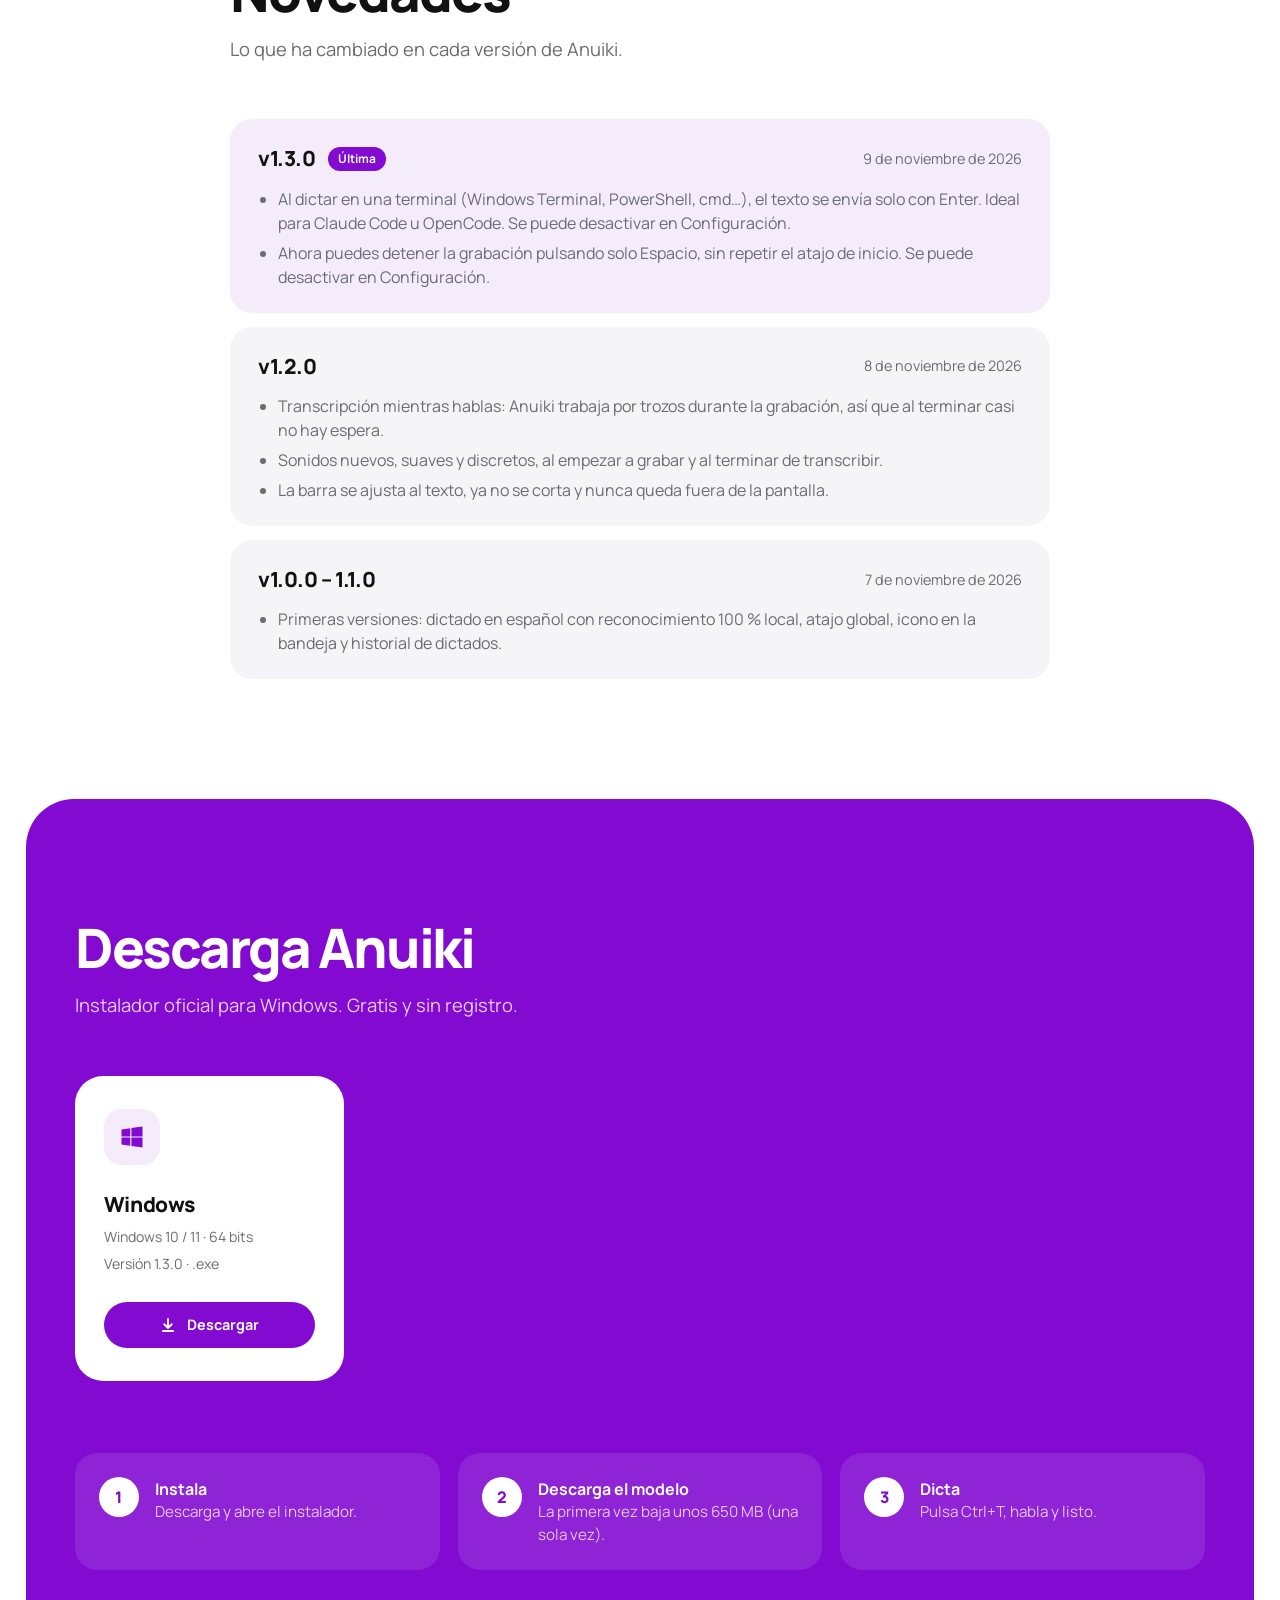
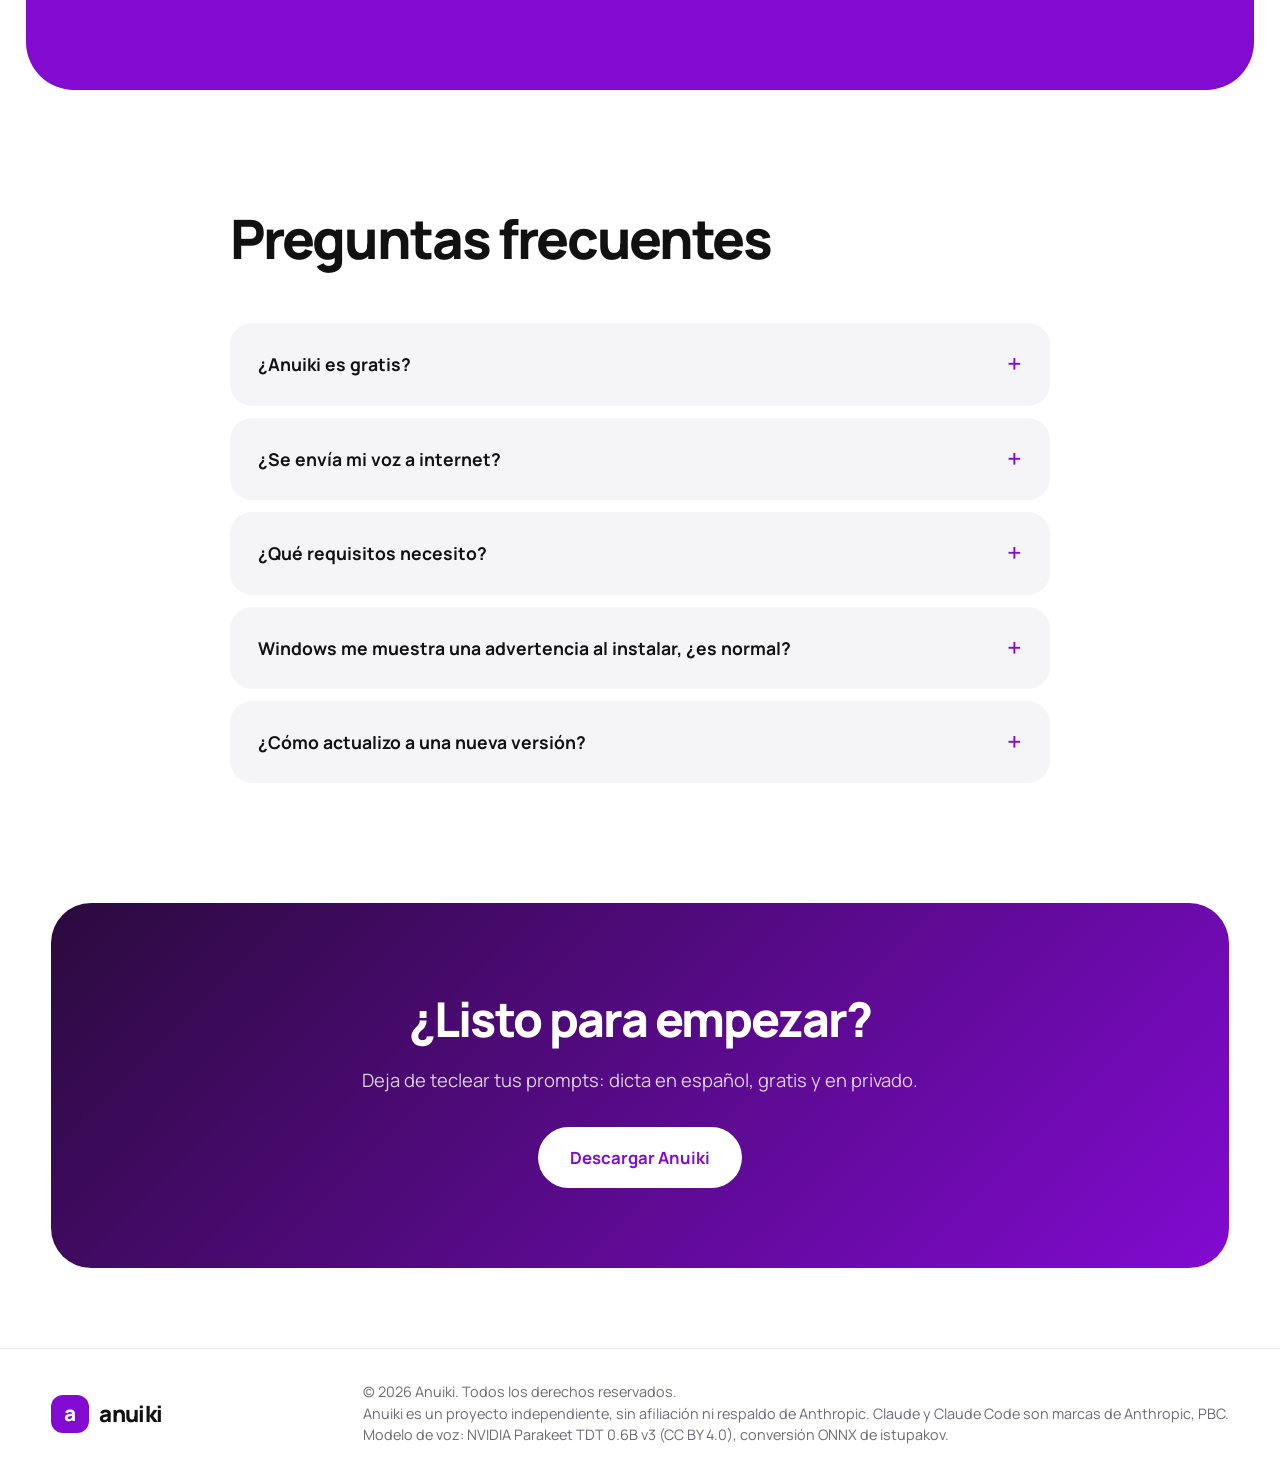
==== commit a94acf89: "Versión 1.3.0: Enter automático en terminales, Espacio para detener y novedades en la web - Al dicta" ====
--- a/web/index.html
+++ b/web/index.html
@@ -21,6 +21,7 @@
       </a>
       <nav class="nav__links">
         <a href="#features">Beneficios</a>
+        <a href="#novedades">Novedades</a>
         <a href="#download">Descargar</a>
         <a href="#faq">Preguntas</a>
       </nav>
@@ -32,7 +33,7 @@
   <section class="hero">
     <div class="container hero__inner">
       <div class="hero__copy reveal">
-        <span class="pill">Nueva versión <strong id="version-pill">v1.2.0</strong></span>
+        <span class="pill">Nueva versión <strong id="version-pill">v1.3.0</strong></span>
         <h1>Dicta en español, <span class="underline">programa</span> con tu voz.</h1>
         <p class="lead">Pulsa Ctrl+T, habla y tu voz se transcribe a español en el campo activo: ideal para escribir prompts largos para asistentes de código como Claude Code. Todo en tu equipo, sin enviar audio a ningún servidor.</p>
         <div class="hero__cta">
@@ -99,6 +100,15 @@
     </div>
   </section>
 
+  <!-- Novedades (se genera desde NOVEDADES en script.js) -->
+  <section id="novedades" class="section section--soft">
+    <div class="container container--narrow">
+      <h2 class="section__title reveal">Novedades</h2>
+      <p class="section__sub reveal">Lo que ha cambiado en cada versión de Anuiki.</p>
+      <div class="changelog" id="changelog"><!-- generado por JS --></div>
+    </div>
+  </section>
+
   <!-- Download -->
   <section id="download" class="section section--purple">
     <div class="container">
@@ -138,7 +148,7 @@
         </details>
         <details class="reveal">
           <summary>¿Cómo actualizo a una nueva versión?</summary>
-          <p>Descarga la última versión desde esta página e instálala encima de la anterior.</p>
+          <p>Descarga la última versión desde esta página e instálala encima de la anterior. Tus ajustes se conservan. En <a href="#novedades">Novedades</a> ves qué cambia en cada versión.</p>
         </details>
       </div>
     </div>
--- a/web/styles.css
+++ b/web/styles.css
@@ -286,3 +286,18 @@
 .laptop { width: 100%; max-width: 600px; }
 .float-card--1 { top: 8%; left: -4%; } .float-card--2 { bottom: 4%; right: -2%; }
 .float-card--1 { top: -4%; left: -6%; } .float-card--2 { bottom: -6%; right: 0; }
+
+/* Novedades */
+.section--soft .section__title { margin-bottom: 16px; }
+.section--soft .section__sub { color: var(--muted); }
+.changelog { display: flex; flex-direction: column; gap: 14px; }
+.release { background: #f5f5f7; border-radius: 22px; padding: 24px 28px; }
+.release:first-child { background: var(--purple-soft); }
+.release__head { display: flex; align-items: center; flex-wrap: wrap; gap: 10px 12px; margin-bottom: 12px; }
+.release__ver { font-size: 1.3rem; font-weight: 800; letter-spacing: -.02em; }
+.release__tag { background: var(--purple); color: var(--white); font-size: .75rem; font-weight: 700; padding: 3px 10px; border-radius: 999px; }
+.release__date { margin-left: auto; color: var(--muted); font-size: .9rem; }
+.release ul { padding-left: 20px; color: var(--muted); display: flex; flex-direction: column; gap: 6px; }
+.changelog__more { margin-top: 2px; }
+.changelog__more summary { cursor: pointer; font-weight: 700; color: var(--purple); padding: 10px 4px; }
+.changelog__more .release { margin-top: 14px; }
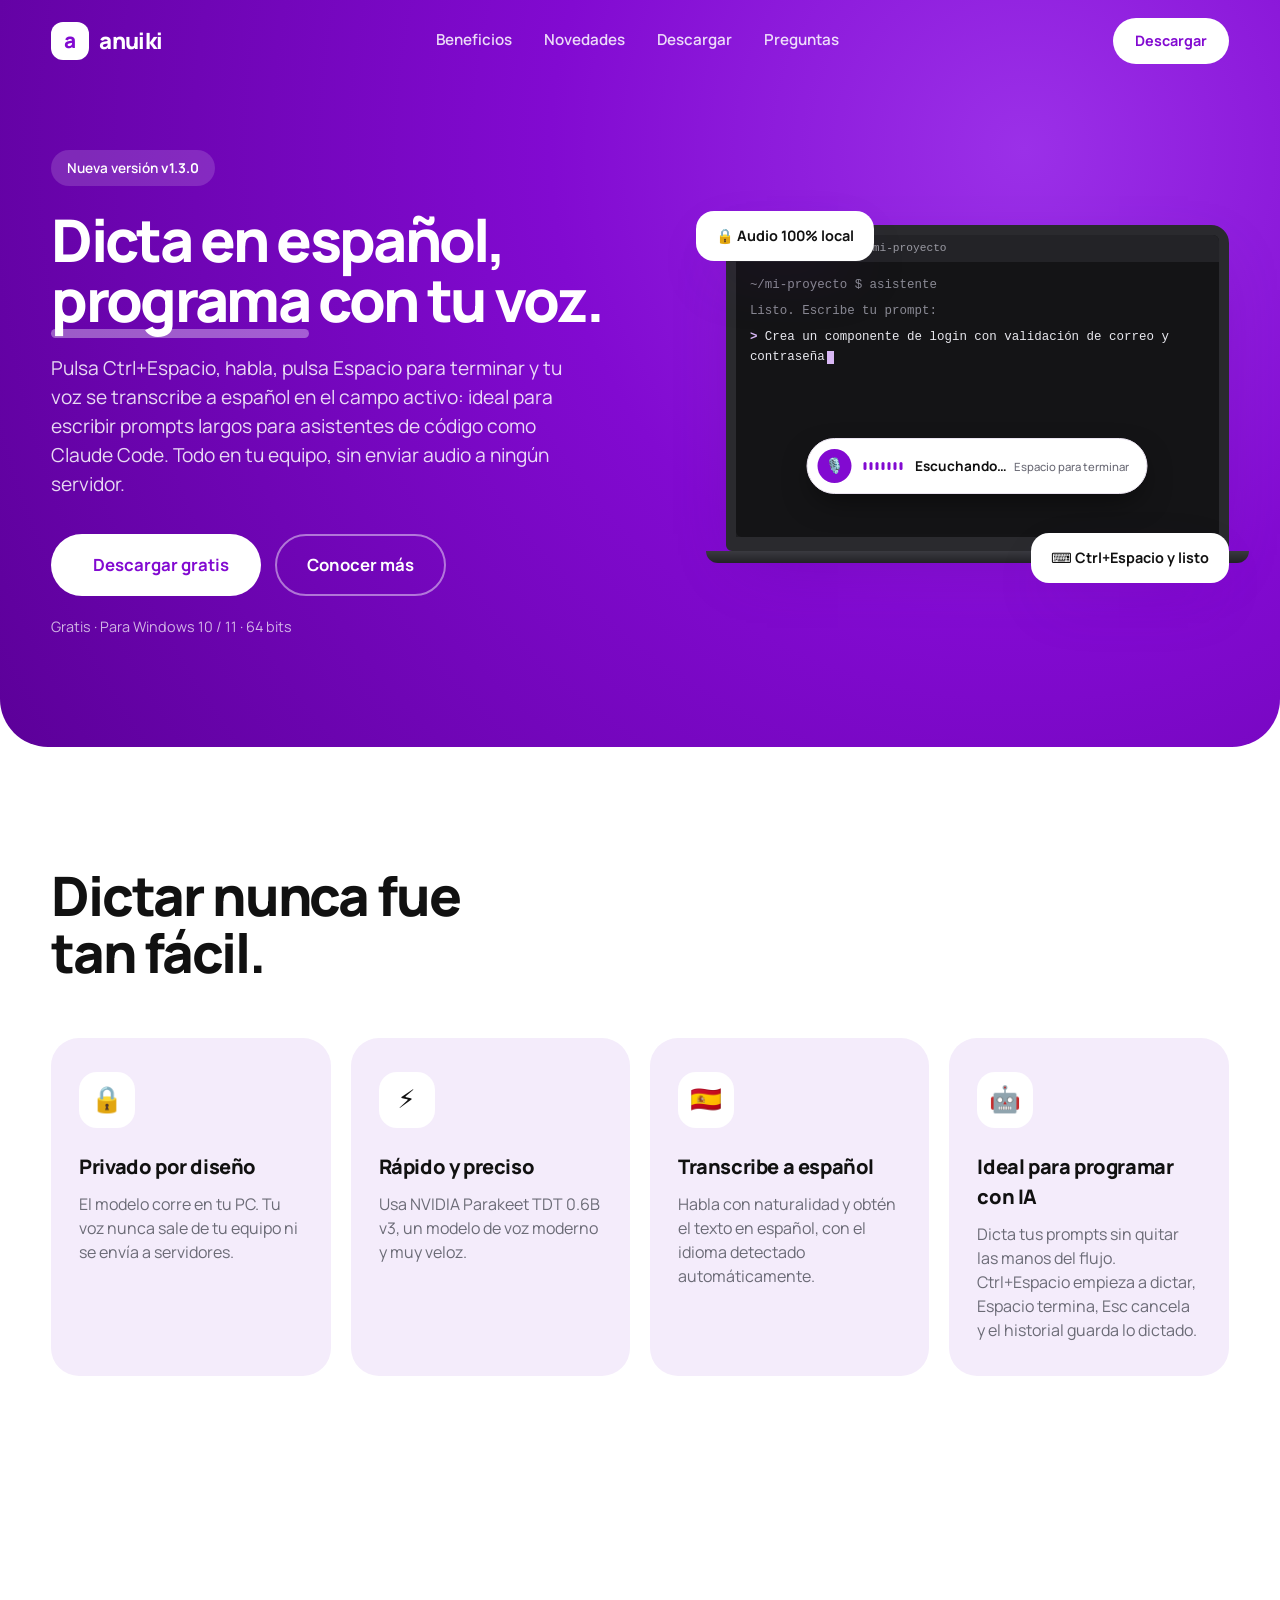
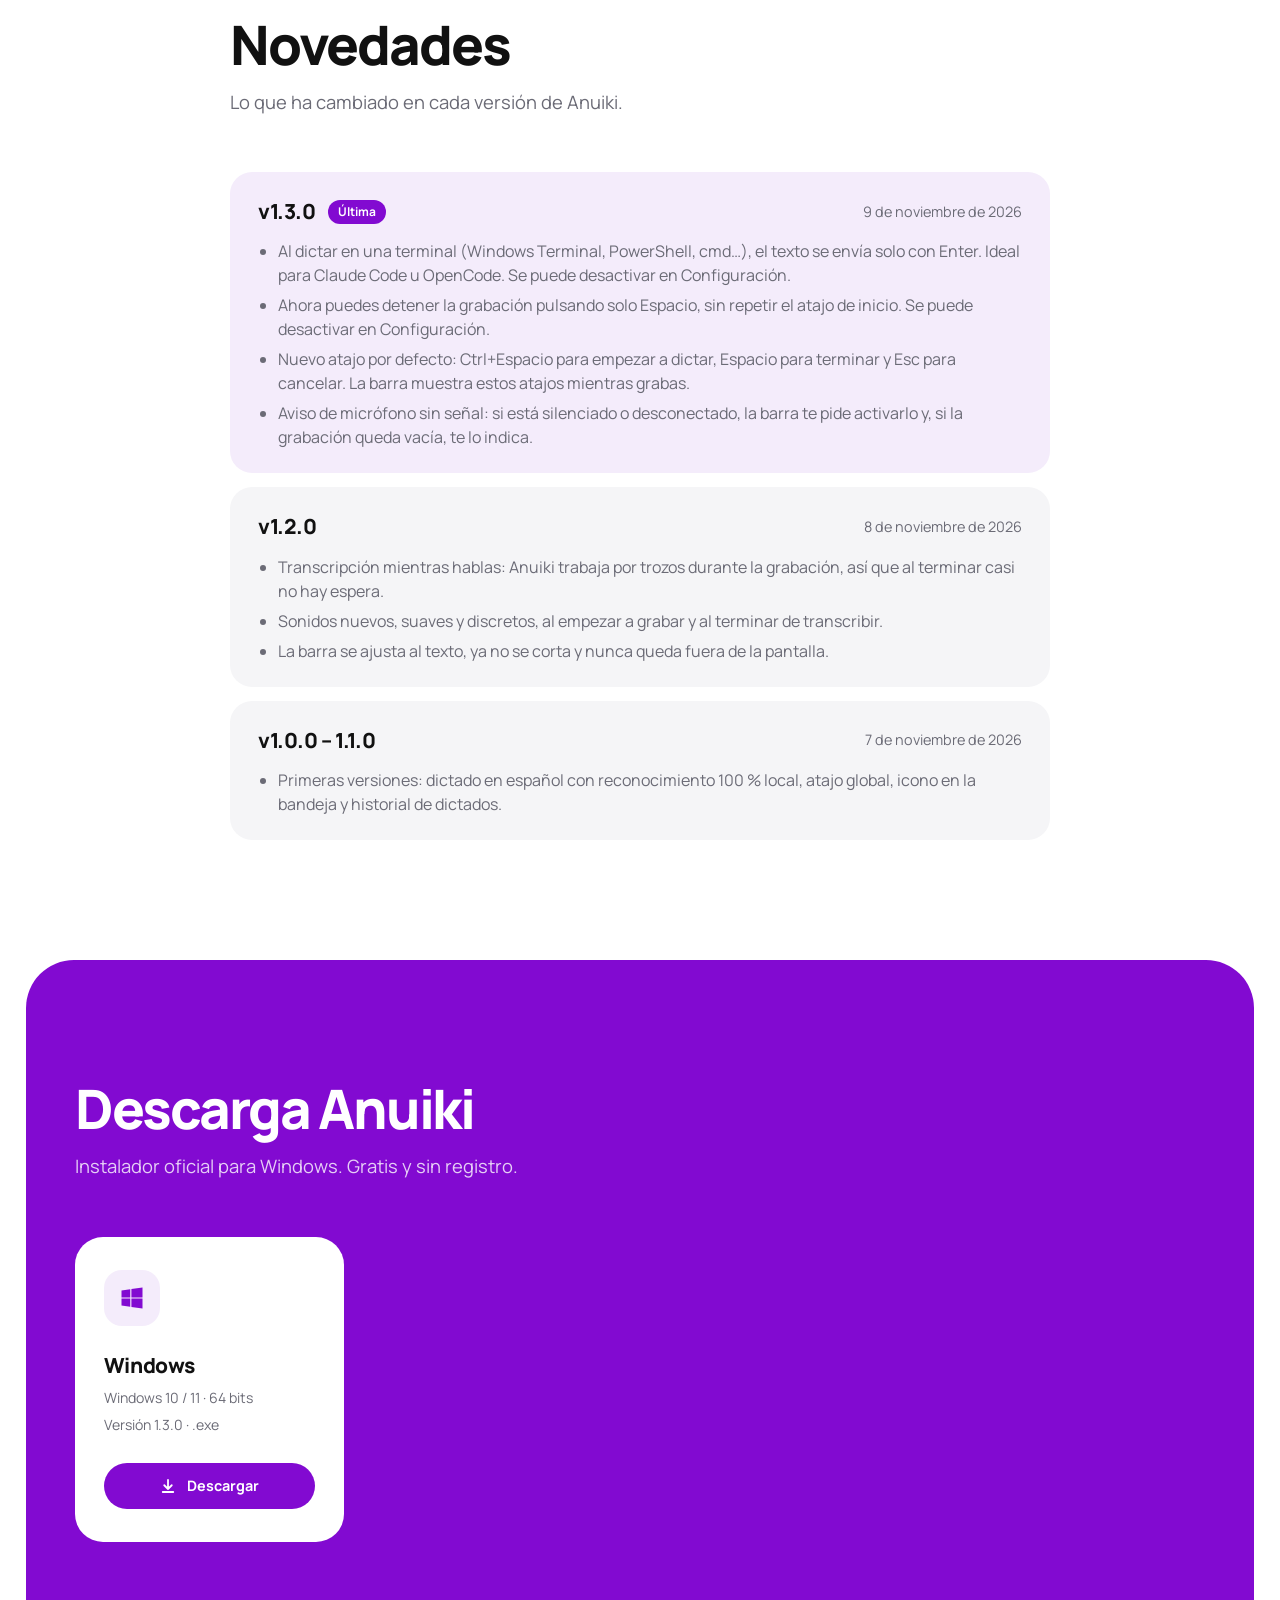
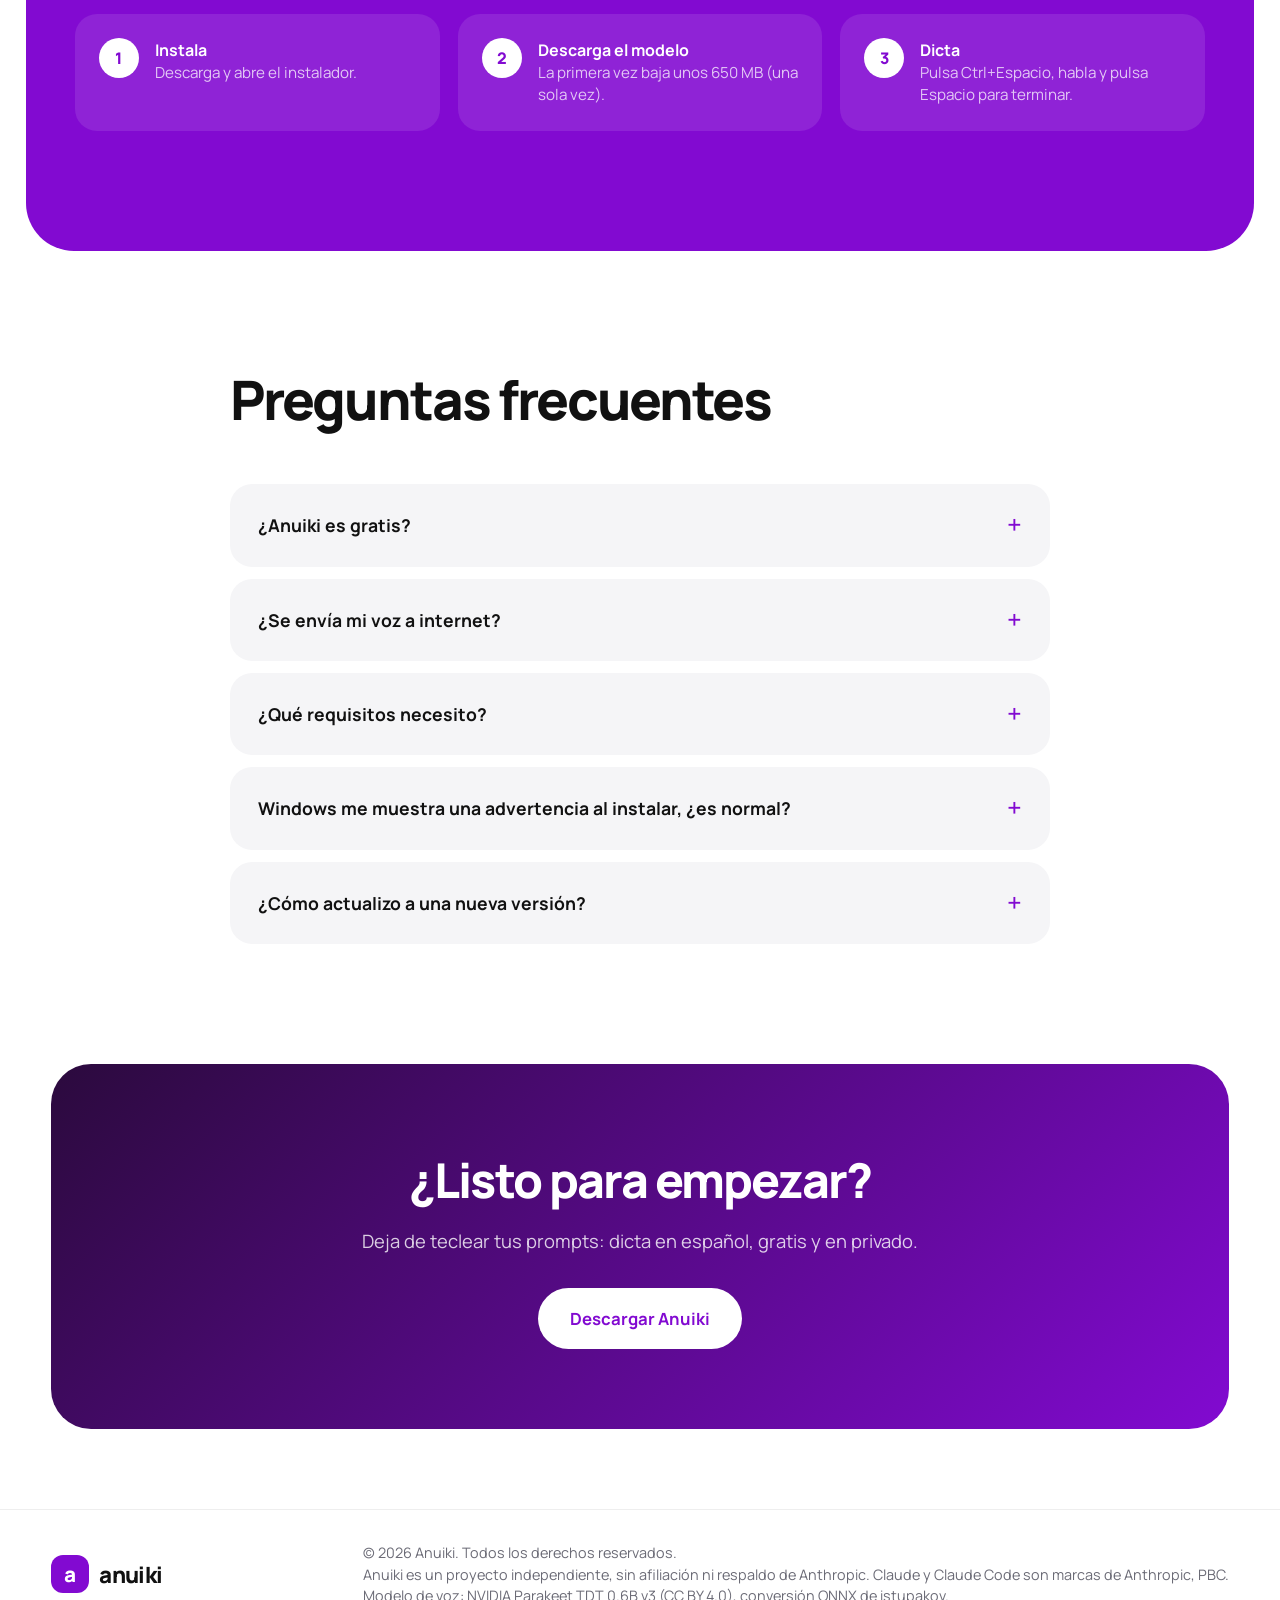
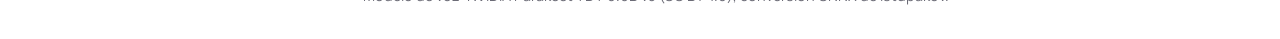
==== commit 7dc2df37: "Atajo Ctrl+Espacio, aviso de micrófono sin señal y publicación sin firma - Ctrl+Espacio como atajo p" ====
--- a/web/index.html
+++ b/web/index.html
@@ -4,7 +4,7 @@
   <meta charset="UTF-8" />
   <meta name="viewport" content="width=device-width, initial-scale=1.0" />
   <title>Anuiki — Dictado por voz local para Windows</title>
-  <meta name="description" content="Dicta en español y escribe tus prompts para asistentes de código con la voz. Pulsa Ctrl+T y habla. Gratis para Windows, 100% local y privado." />
+  <meta name="description" content="Dicta en español y escribe tus prompts para asistentes de código con la voz. Pulsa Ctrl+Espacio y habla. Gratis para Windows, 100% local y privado." />
   <link rel="preconnect" href="https://fonts.googleapis.com" />
   <link rel="preconnect" href="https://fonts.gstatic.com" crossorigin />
   <link href="https://fonts.googleapis.com/css2?family=Manrope:wght@400;500;600;700;800&display=swap" rel="stylesheet" />
@@ -35,7 +35,7 @@
       <div class="hero__copy reveal">
         <span class="pill">Nueva versión <strong id="version-pill">v1.3.0</strong></span>
         <h1>Dicta en español, <span class="underline">programa</span> con tu voz.</h1>
-        <p class="lead">Pulsa Ctrl+T, habla y tu voz se transcribe a español en el campo activo: ideal para escribir prompts largos para asistentes de código como Claude Code. Todo en tu equipo, sin enviar audio a ningún servidor.</p>
+        <p class="lead">Pulsa Ctrl+Espacio, habla, pulsa Espacio para terminar y tu voz se transcribe a español en el campo activo: ideal para escribir prompts largos para asistentes de código como Claude Code. Todo en tu equipo, sin enviar audio a ningún servidor.</p>
         <div class="hero__cta">
           <a id="primary-download" href="#download" class="btn btn--light btn--lg">
             <span id="primary-icon" class="btn__icon"></span>
@@ -59,14 +59,14 @@
               <div class="pillbar">
                 <span class="pillbar__mic">🎙️</span>
                 <span class="pillbar__wave"><i></i><i></i><i></i><i></i><i></i><i></i><i></i></span>
-                <span class="pillbar__txt">Escuchando… <small>Ctrl+T</small></span>
+                <span class="pillbar__txt">Escuchando… <small>Espacio para terminar</small></span>
               </div>
             </div>
           </div>
           <div class="laptop__base"></div>
         </div>
         <div class="float-card float-card--1">🔒 Audio 100% local</div>
-        <div class="float-card float-card--2">⌨️ Ctrl+T y listo</div>
+        <div class="float-card float-card--2">⌨️ Ctrl+Espacio y listo</div>
       </div>
     </div>
   </section>
@@ -94,7 +94,7 @@
         <article class="feature reveal">
           <div class="feature__icon">🤖</div>
           <h3>Ideal para programar con IA</h3>
-          <p>Dicta tus prompts sin quitar las manos del flujo. Ctrl+T dicta, Esc oculta la barra y el historial guarda lo dictado.</p>
+          <p>Dicta tus prompts sin quitar las manos del flujo. Ctrl+Espacio empieza a dictar, Espacio termina, Esc cancela y el historial guarda lo dictado.</p>
         </article>
       </div>
     </div>
@@ -120,7 +120,7 @@
       <ol class="steps reveal">
         <li><span>1</span><div><strong>Instala</strong><p>Descarga y abre el instalador.</p></div></li>
         <li><span>2</span><div><strong>Descarga el modelo</strong><p>La primera vez baja unos 650 MB (una sola vez).</p></div></li>
-        <li><span>3</span><div><strong>Dicta</strong><p>Pulsa Ctrl+T, habla y listo.</p></div></li>
+        <li><span>3</span><div><strong>Dicta</strong><p>Pulsa Ctrl+Espacio, habla y pulsa Espacio para terminar.</p></div></li>
       </ol>
     </div>
   </section>
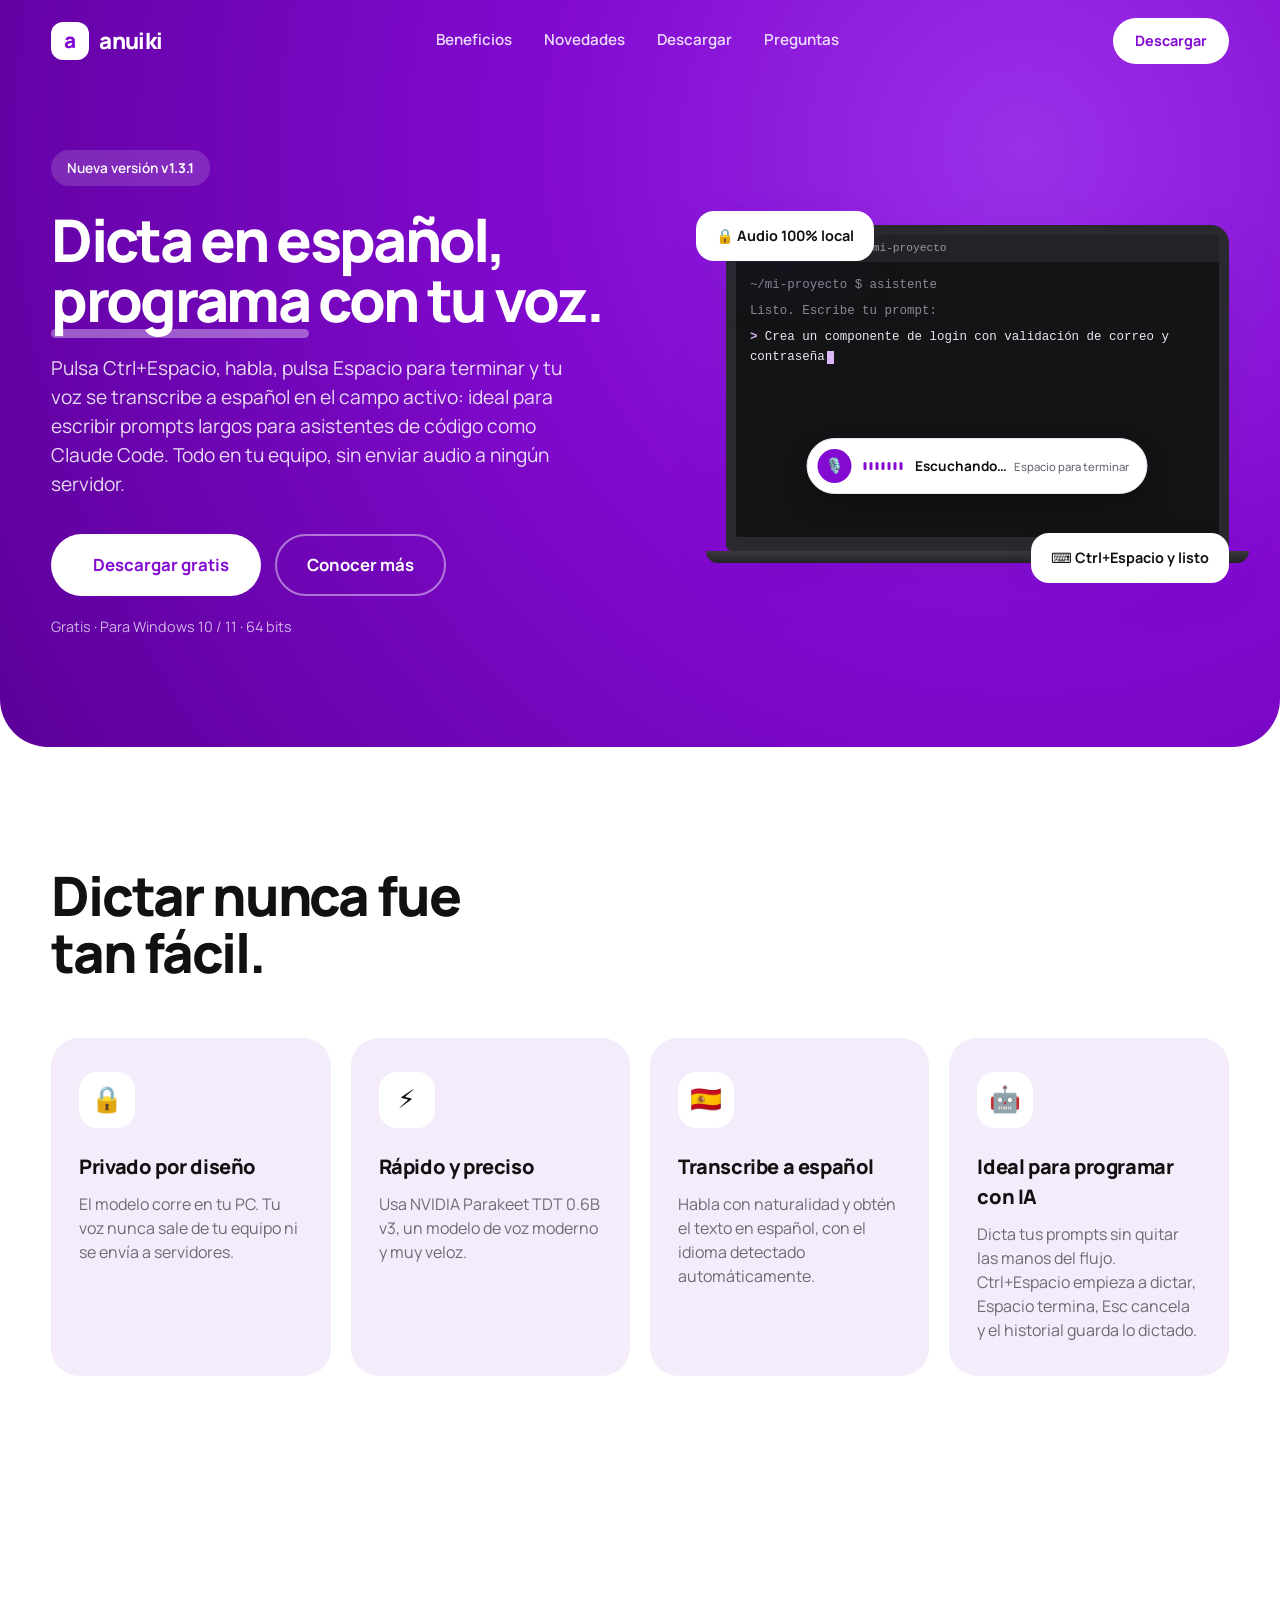
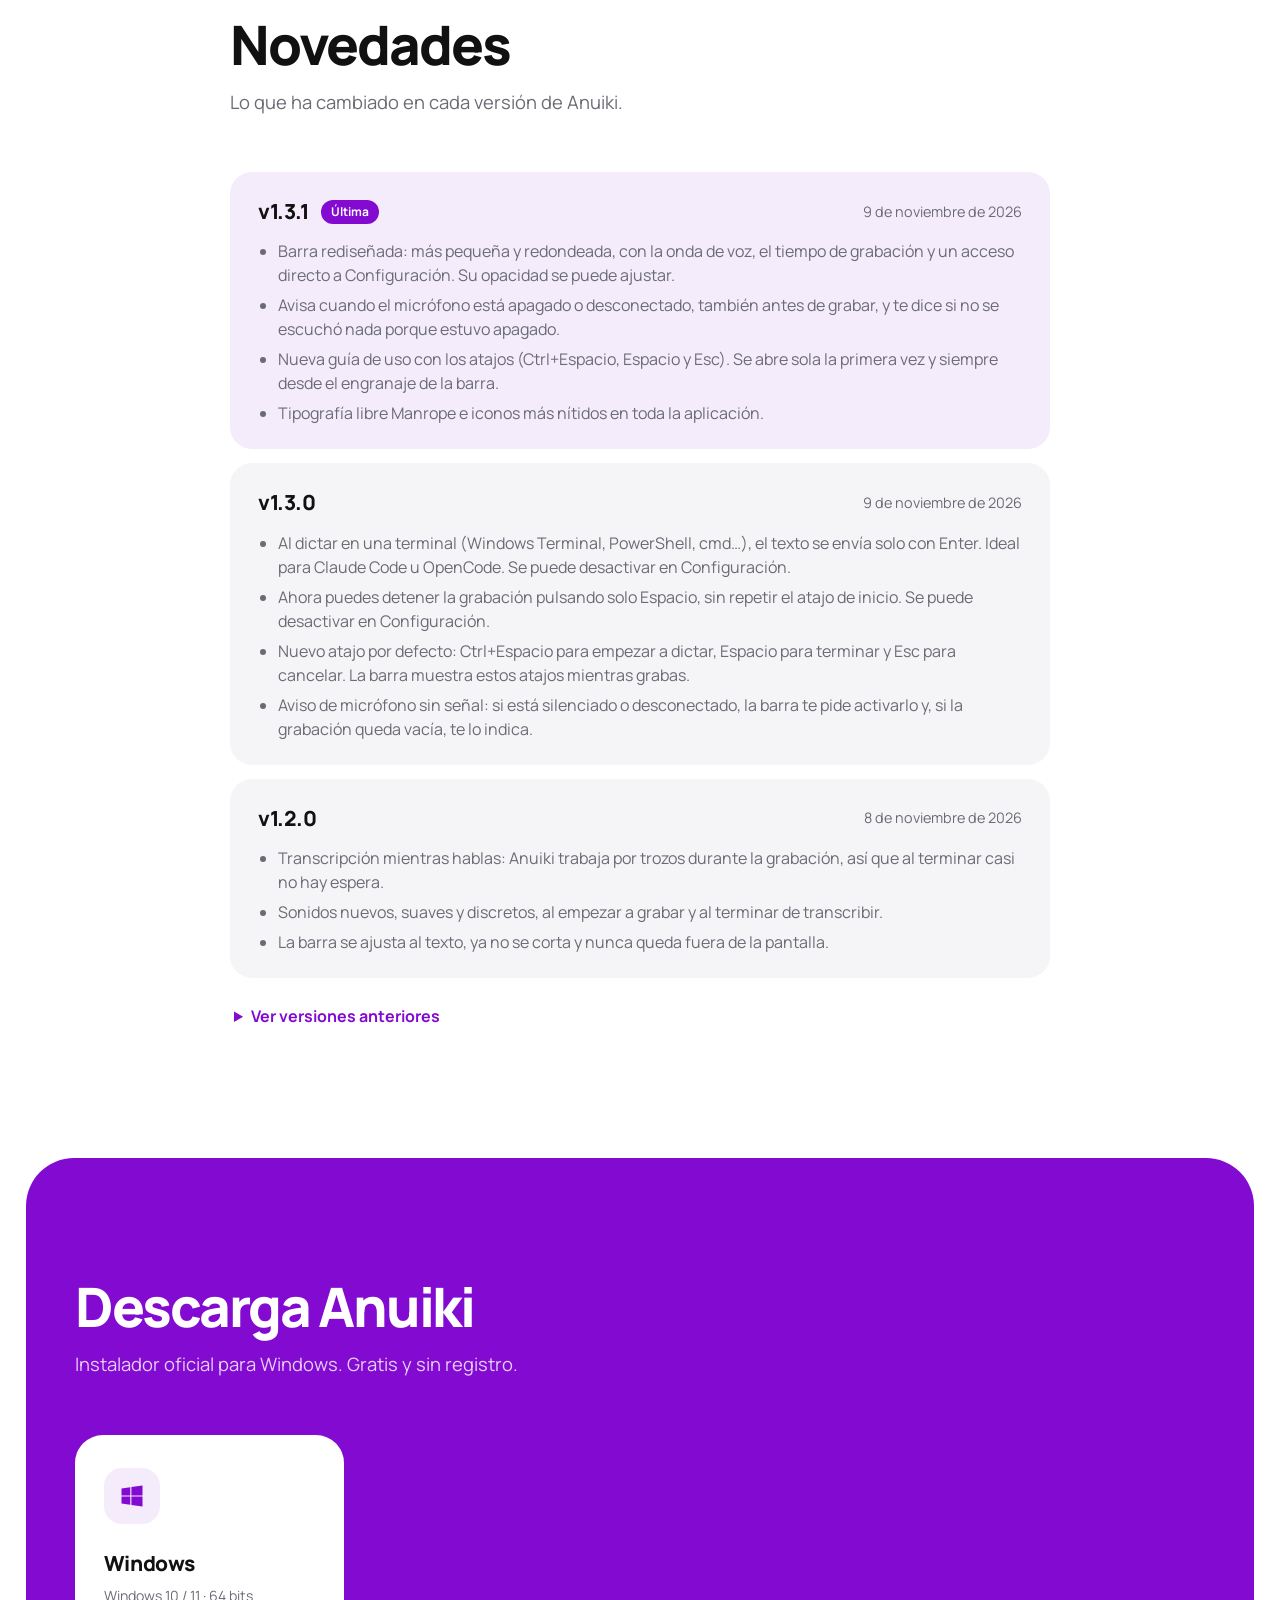
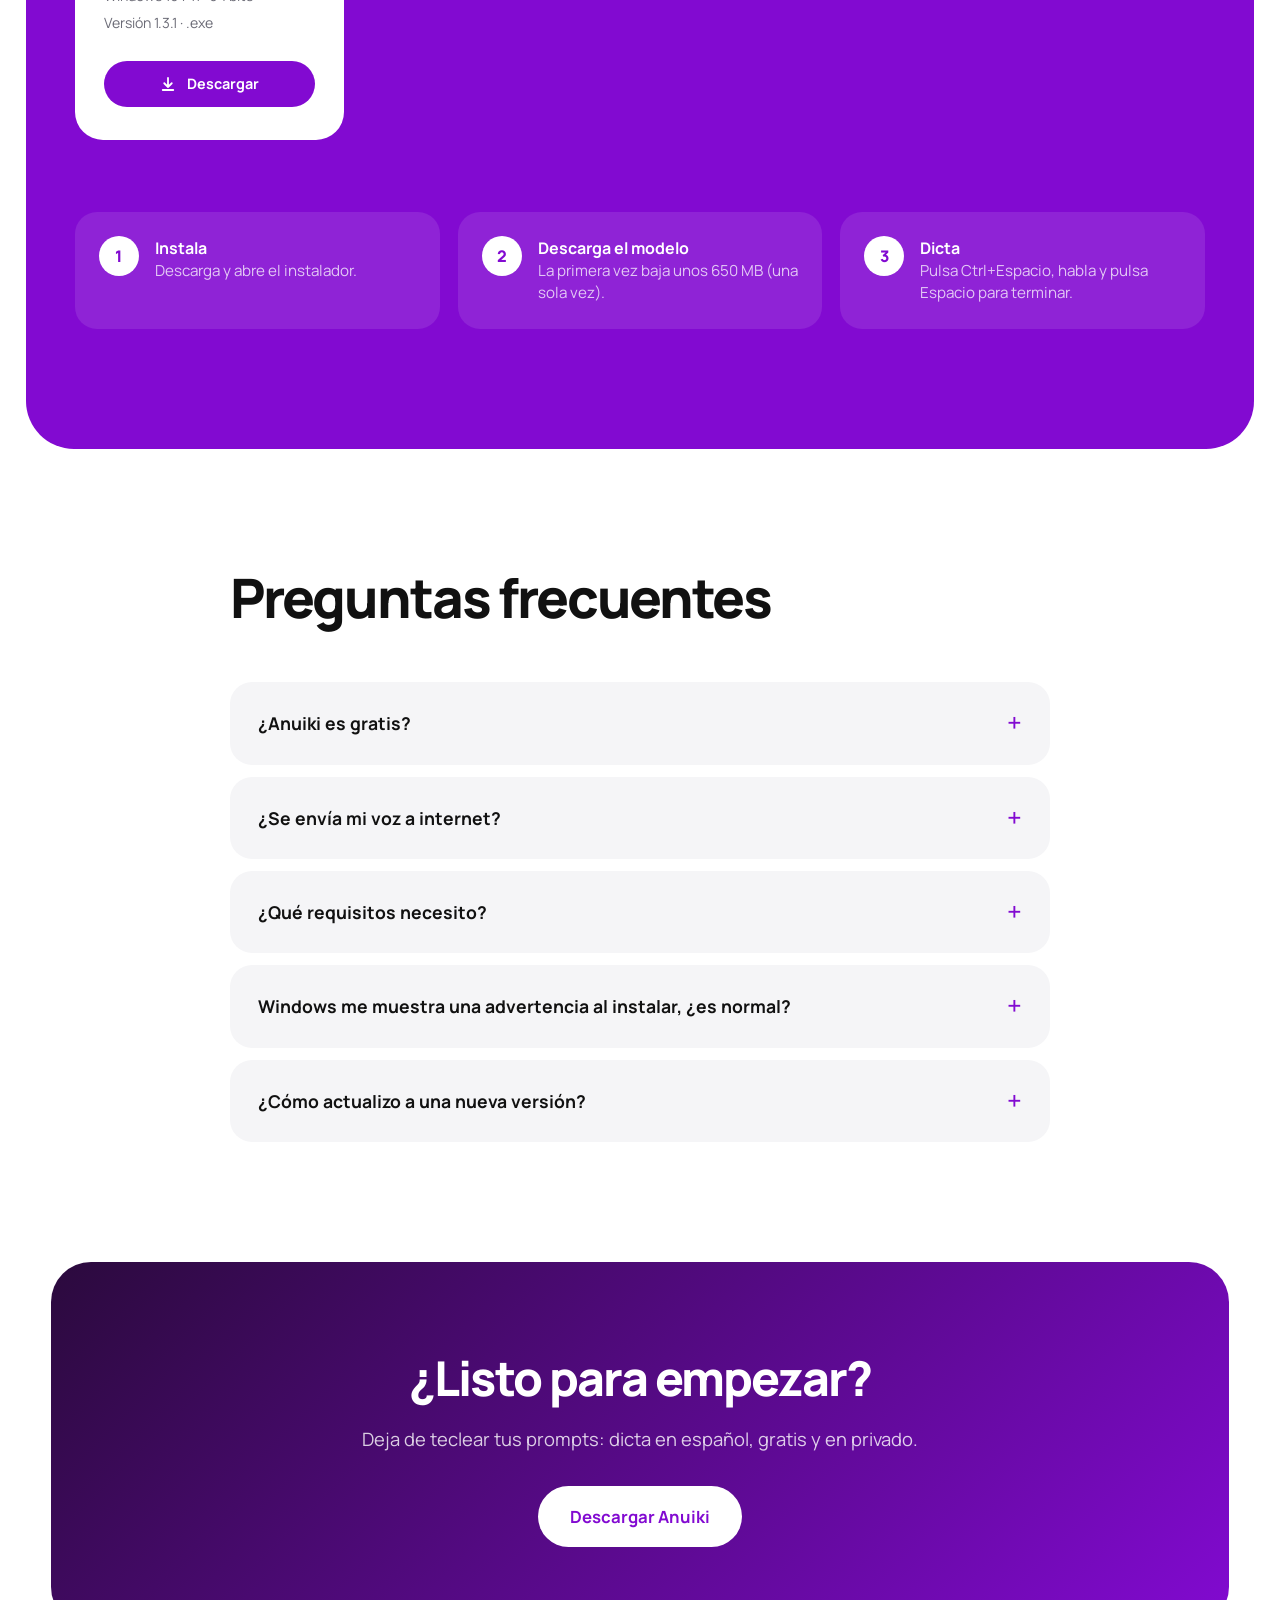
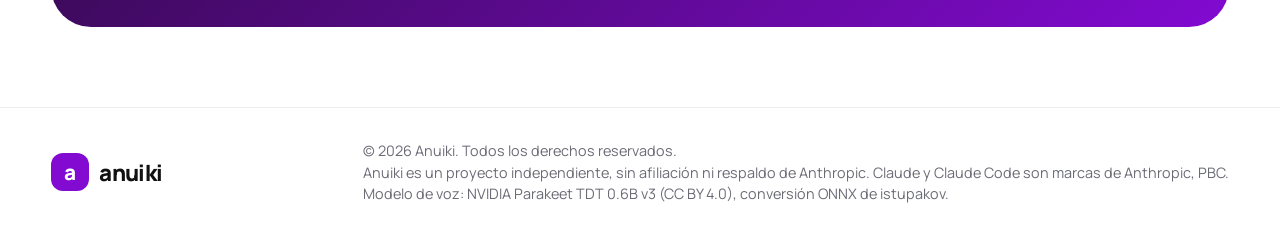
==== commit 2d6e212f: "Versión 1.3.1: barra rediseñada, aviso de micrófono apagado y guía de uso - Barra compacta y redonde" ====
--- a/web/index.html
+++ b/web/index.html
@@ -33,7 +33,7 @@
   <section class="hero">
     <div class="container hero__inner">
       <div class="hero__copy reveal">
-        <span class="pill">Nueva versión <strong id="version-pill">v1.3.0</strong></span>
+        <span class="pill">Nueva versión <strong id="version-pill">v1.3.1</strong></span>
         <h1>Dicta en español, <span class="underline">programa</span> con tu voz.</h1>
         <p class="lead">Pulsa Ctrl+Espacio, habla, pulsa Espacio para terminar y tu voz se transcribe a español en el campo activo: ideal para escribir prompts largos para asistentes de código como Claude Code. Todo en tu equipo, sin enviar audio a ningún servidor.</p>
         <div class="hero__cta">
